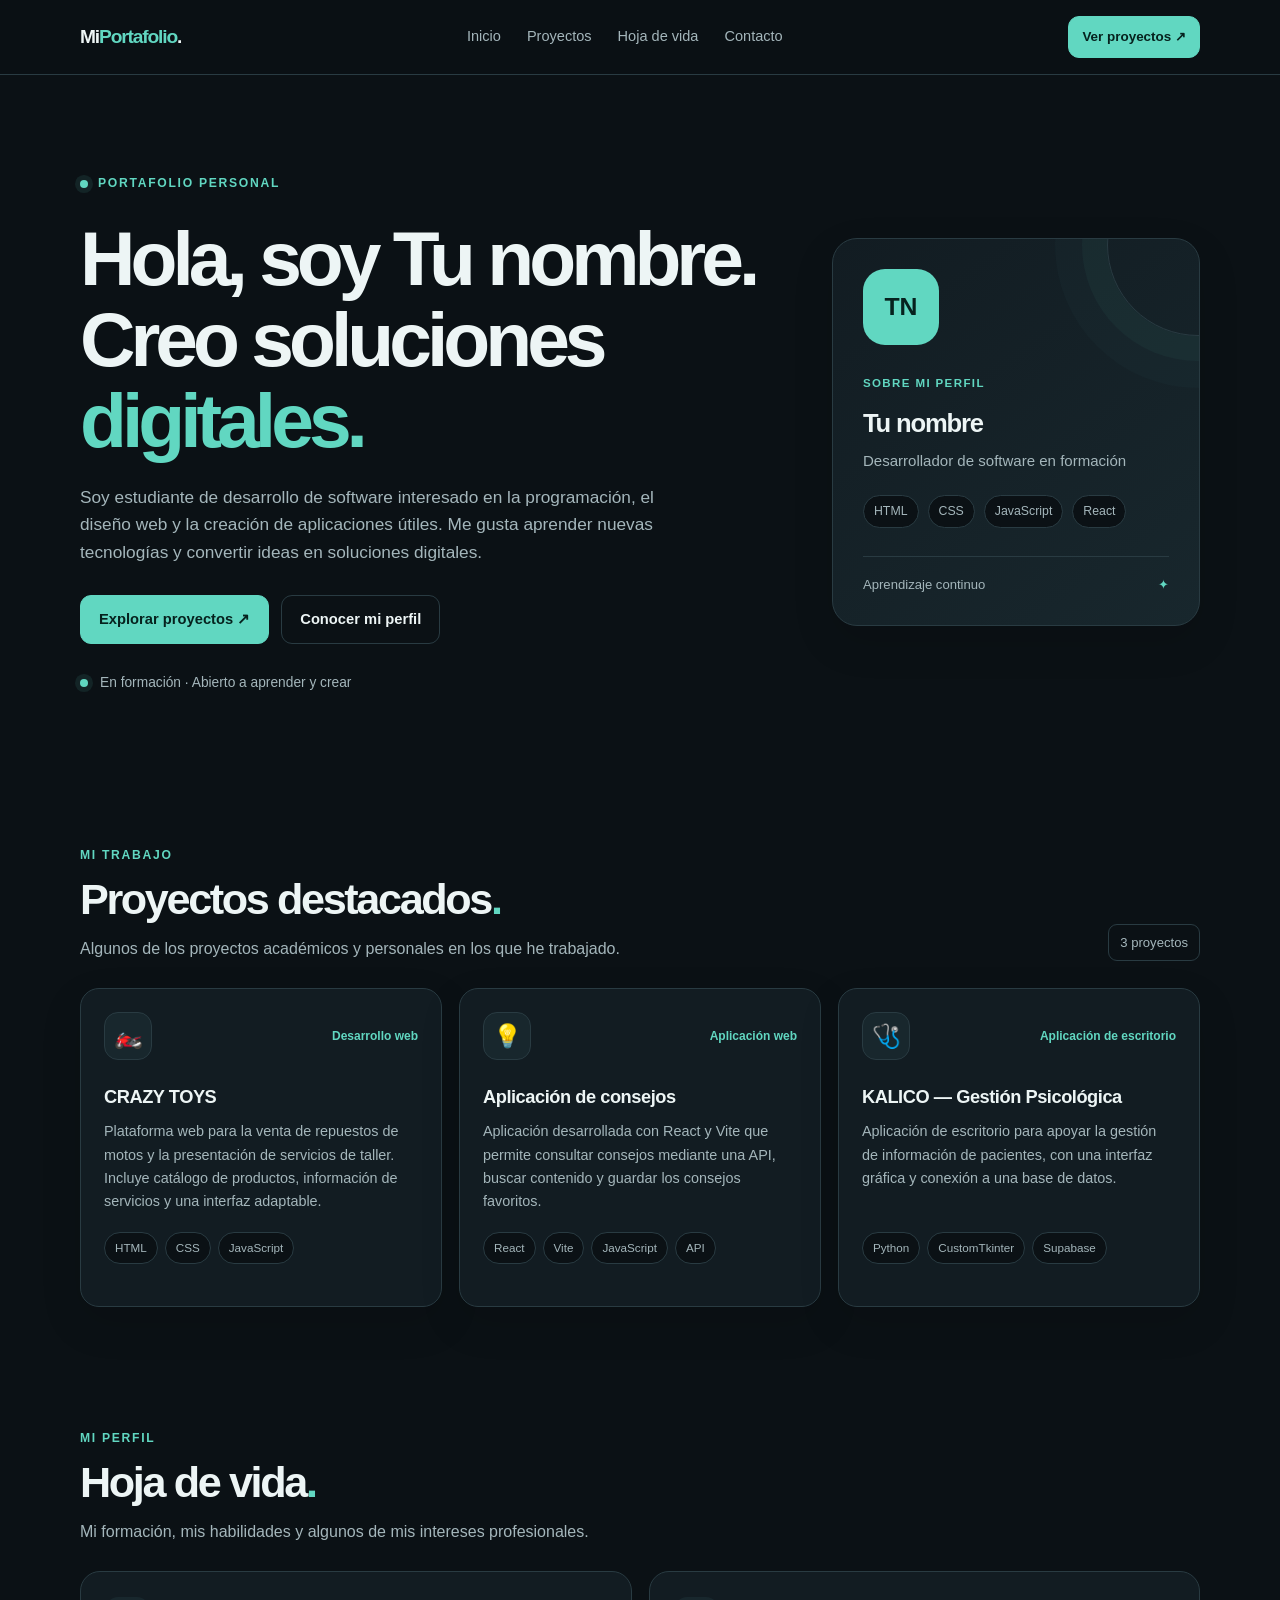
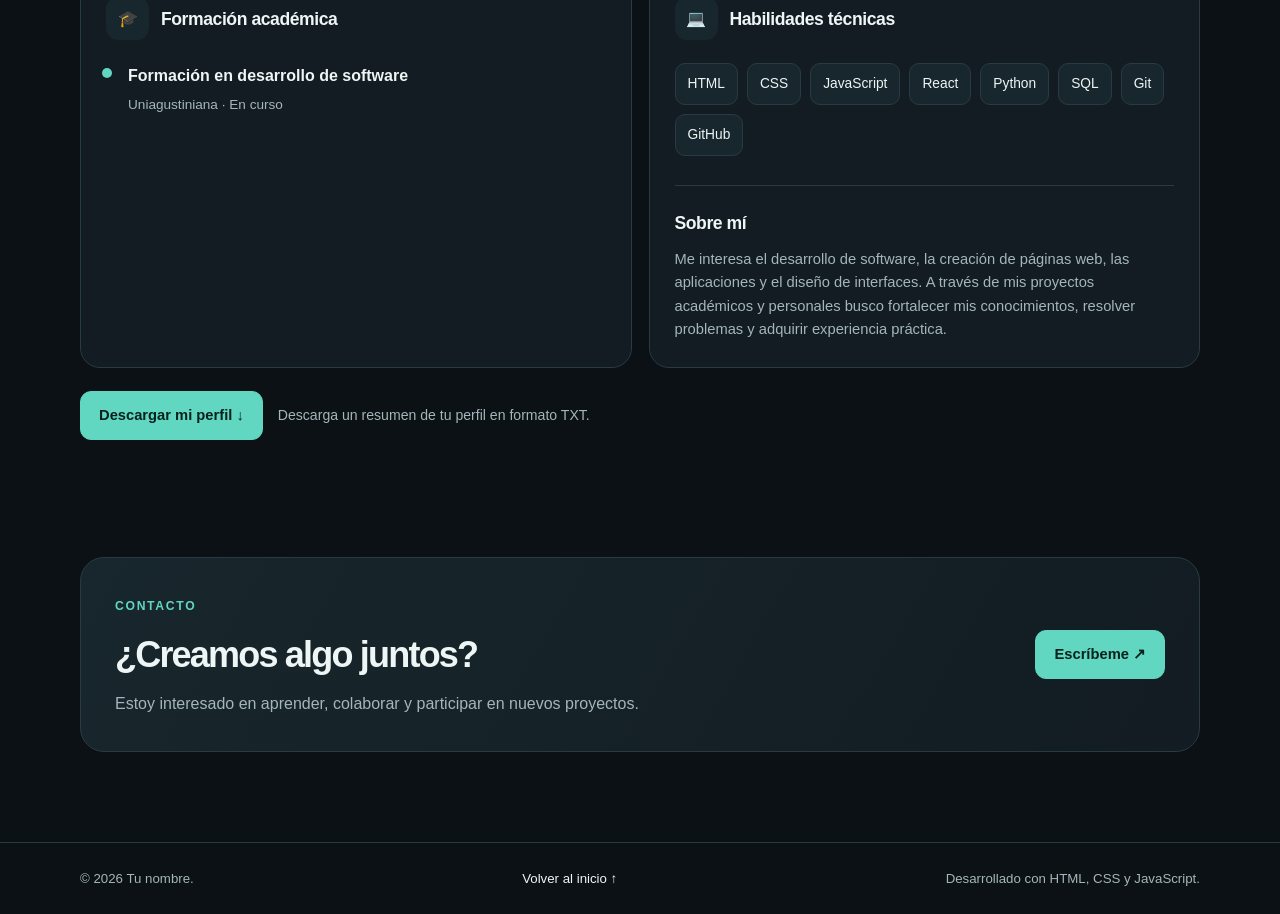
==== index.html @ 81ddf9de "1" ====
<!DOCTYPE html>
<html lang="es">
<head>
  <meta charset="UTF-8">
  <meta name="viewport" content="width=device-width, initial-scale=1.0">
  <meta name="description" content="Portafolio personal de desarrollo de software, proyectos académicos y habilidades tecnológicas.">
  <title>Mi portafolio | Desarrollador de software</title>
  <link rel="stylesheet" href="css/styles.css">
  <script src="script.js" defer></script>
</head>
<body>
  <header class="topbar">
    <div class="container nav">
      <a href="#inicio" class="brand">Mi<span>Portafolio</span>.</a>

      <nav class="nav-links" aria-label="Navegación principal">
        <a href="#inicio">Inicio</a>
        <a href="#proyectos">Proyectos</a>
        <a href="#hoja-de-vida">Hoja de vida</a>
        <a href="#contacto">Contacto</a>
      </nav>

      <a class="button button-small" href="#proyectos">Ver proyectos ↗</a>
    </div>
  </header>

  <main>
    <section class="hero container" id="inicio">
      <div class="hero-content">
        <span class="eyebrow"><span class="status-dot"></span> PORTAFOLIO PERSONAL</span>

        <h1>Hola, soy <span id="heroName">Tu nombre</span>.<br>
          Creo soluciones <span class="accent">digitales.</span>
        </h1>

        <p class="hero-description" id="heroIntro">
          Soy estudiante de desarrollo de software interesado en la programación,
          el diseño web y la creación de aplicaciones útiles.
        </p>

        <div class="hero-actions">
          <a href="#proyectos" class="button">Explorar proyectos ↗</a>
          <a href="#hoja-de-vida" class="button button-outline">Conocer mi perfil</a>
        </div>

        <div class="hero-note">
          <span class="status-dot"></span>
          En formación · Abierto a aprender y crear
        </div>
      </div>

      <aside class="profile-card">
        <div class="avatar" id="avatar">TN</div>
        <span class="card-label">SOBRE MI PERFIL</span>
        <h2 id="cardName">Tu nombre</h2>
        <p id="cardRole">Desarrollador de software en formación</p>
        <div class="tag-list" id="heroSkills"></div>
        <div class="card-footer">
          <span>Aprendizaje continuo</span>
          <span class="accent">✦</span>
        </div>
      </aside>
    </section>

    <section class="section container" id="proyectos">
      <div class="section-heading">
        <div>
          <span class="eyebrow">MI TRABAJO</span>
          <h2>Proyectos destacados<span class="accent">.</span></h2>
          <p class="section-description">
            Algunos de los proyectos académicos y personales en los que he trabajado.
          </p>
        </div>
        <span class="project-counter" id="projectCount">0 proyectos</span>
      </div>

      <div class="project-grid" id="projectGrid"></div>
    </section>

    <section class="section container" id="hoja-de-vida">
      <div class="section-heading">
        <div>
          <span class="eyebrow">MI PERFIL</span>
          <h2>Hoja de vida<span class="accent">.</span></h2>
          <p class="section-description">
            Mi formación, mis habilidades y algunos de mis intereses profesionales.
          </p>
        </div>
      </div>

      <div class="resume-grid">
        <article class="info-card">
          <div class="info-card-heading">
            <span class="info-icon">🎓</span>
            <h3>Formación académica</h3>
          </div>
          <div class="timeline" id="education"></div>
        </article>

        <article class="info-card">
          <div class="info-card-heading">
            <span class="info-icon">💻</span>
            <h3>Habilidades técnicas</h3>
          </div>
          <div class="skill-list" id="skills"></div>

          <div class="about-block">
            <h3>Sobre mí</h3>
            <p id="aboutText"></p>
          </div>
        </article>
      </div>

      <div class="resume-actions">
        <button class="button" id="downloadCv" type="button">
          Descargar mi perfil ↓
        </button>
        <span class="muted-text">Descarga un resumen de tu perfil en formato TXT.</span>
      </div>
    </section>

    <section class="section container" id="contacto">
      <div class="contact-card">
        <div>
          <span class="eyebrow">CONTACTO</span>
          <h2>¿Creamos algo juntos?</h2>
          <p id="contactText">
            Estoy interesado en aprender, colaborar y participar en nuevos proyectos.
          </p>
        </div>
        <a class="button" id="emailLink" href="mailto:yonheybonilla@gmail.com">
          Escríbeme ↗
        </a>
      </div>
    </section>
  </main>

  <footer class="footer">
    <div class="container footer-content">
      <p>© <span id="year"></span> <span id="footerName">Tu nombre</span>.</p>
      <a href="#inicio">Volver al inicio ↑</a>
      <p>Desarrollado con HTML, CSS y JavaScript.</p>
    </div>
  </footer>
</body>
</html>
---- css/styles.css ----
:root {
  --bg: #0b1115;
  --panel: #121c22;
  --panel-light: #18272d;
  --text: #edf5f5;
  --muted: #a4b6bb;
  --line: #293b42;
  --accent: #61d7c1;
  --accent-dark: #0c302b;
  --shadow: 0 16px 40px #00000020;
}

* {
  box-sizing: border-box;
  margin: 0;
  padding: 0;
}

html {
  scroll-behavior: smooth;
  scroll-padding-top: 90px;
}

body {
  background: var(--bg);
  color: var(--text);
  font-family: Inter, "Segoe UI", Arial, sans-serif;
  line-height: 1.6;
}

a {
  color: inherit;
  text-decoration: none;
}

button,
a {
  -webkit-tap-highlight-color: transparent;
}

button,
input {
  font: inherit;
}

.container {
  width: min(1120px, calc(100% - 40px));
  margin: 0 auto;
}

.accent {
  color: var(--accent);
}

.muted-text {
  color: var(--muted);
  font-size: 0.88rem;
}

.topbar {
  position: sticky;
  top: 0;
  z-index: 10;
  background: #0b1115ed;
  backdrop-filter: blur(14px);
  border-bottom: 1px solid var(--line);
}

.nav {
  min-height: 74px;
  display: flex;
  align-items: center;
  justify-content: space-between;
  gap: 24px;
}

.brand {
  font-size: 1.2rem;
  font-weight: 850;
  letter-spacing: -0.06em;
  white-space: nowrap;
}

.brand span {
  color: var(--accent);
}

.nav-links {
  display: flex;
  align-items: center;
  gap: 26px;
}

.nav-links a {
  color: var(--muted);
  font-size: 0.91rem;
  transition: color 0.2s ease;
}

.nav-links a:hover,
.footer a:hover {
  color: var(--accent);
}

.button {
  display: inline-flex;
  align-items: center;
  justify-content: center;
  gap: 8px;
  padding: 12px 18px;
  border: 1px solid var(--accent);
  border-radius: 11px;
  background: var(--accent);
  color: #06221e;
  font-weight: 750;
  font-size: 0.92rem;
  cursor: pointer;
  transition: transform 0.2s ease, filter 0.2s ease;
}

.button:hover {
  transform: translateY(-2px);
  filter: brightness(1.07);
}

.button-small {
  padding: 9px 13px;
  font-size: 0.84rem;
}

.button-outline {
  background: transparent;
  border-color: var(--line);
  color: var(--text);
}

.button-outline:hover {
  border-color: var(--accent);
  color: var(--accent);
}

.hero {
  display: grid;
  grid-template-columns: 1.4fr 0.75fr;
  align-items: center;
  gap: 65px;
  padding-top: 95px;
  padding-bottom: 85px;
}

.eyebrow {
  display: inline-flex;
  align-items: center;
  gap: 10px;
  color: var(--accent);
  font-size: 0.76rem;
  font-weight: 800;
  letter-spacing: 0.14em;
}

.status-dot {
  width: 8px;
  height: 8px;
  display: inline-block;
  border-radius: 50%;
  background: var(--accent);
  box-shadow: 0 0 0 5px #61d7c119;
  flex-shrink: 0;
}

.hero h1 {
  max-width: 760px;
  margin: 22px 0;
  font-size: clamp(2.7rem, 6vw, 5rem);
  line-height: 1.06;
  letter-spacing: -0.065em;
  overflow-wrap: anywhere;
}

.hero-description {
  max-width: 610px;
  color: var(--muted);
  font-size: 1.08rem;
}

.hero-actions {
  display: flex;
  flex-wrap: wrap;
  gap: 12px;
  margin-top: 28px;
}

.hero-note {
  display: flex;
  align-items: center;
  gap: 12px;
  margin-top: 28px;
  color: var(--muted);
  font-size: 0.86rem;
}

.profile-card {
  position: relative;
  overflow: hidden;
  padding: 30px;
  border: 1px solid var(--line);
  border-radius: 25px;
  background: linear-gradient(145deg, var(--panel), var(--panel-light));
  box-shadow: var(--shadow);
}

.profile-card::after {
  position: absolute;
  top: -85px;
  right: -90px;
  width: 180px;
  height: 180px;
  border: 1px solid var(--line);
  border-radius: 50%;
  box-shadow: 0 0 0 25px #61d7c10a, 0 0 0 52px #61d7c106;
  content: "";
  pointer-events: none;
}

.avatar {
  display: grid;
  place-items: center;
  width: 76px;
  height: 76px;
  margin-bottom: 24px;
  border-radius: 22px;
  background: var(--accent);
  color: #06221e;
  font-size: 1.55rem;
  font-weight: 900;
}

.card-label {
  color: var(--accent);
  font-size: 0.72rem;
  font-weight: 800;
  letter-spacing: 0.12em;
}

.profile-card h2 {
  margin-top: 8px;
  font-size: 1.6rem;
  letter-spacing: -0.045em;
  overflow-wrap: anywhere;
}

.profile-card > p {
  margin: 5px 0 22px;
  color: var(--muted);
  font-size: 0.94rem;
}

.tag-list,
.skill-list {
  display: flex;
  flex-wrap: wrap;
  gap: 9px;
}

.tag {
  padding: 6px 10px;
  border: 1px solid var(--line);
  border-radius: 99px;
  background: var(--bg);
  color: var(--muted);
  font-size: 0.77rem;
}

.card-footer {
  display: flex;
  justify-content: space-between;
  align-items: center;
  margin-top: 28px;
  padding-top: 17px;
  border-top: 1px solid var(--line);
  color: var(--muted);
  font-size: 0.82rem;
}

.section {
  padding-top: 62px;
  padding-bottom: 55px;
  scroll-margin-top: 76px;
}

.section-heading {
  display: flex;
  align-items: end;
  justify-content: space-between;
  gap: 20px;
  margin-bottom: 27px;
}

.section-heading h2 {
  margin-top: 7px;
  font-size: clamp(1.9rem, 4vw, 2.7rem);
  line-height: 1.2;
  letter-spacing: -0.055em;
}

.section-description {
  max-width: 600px;
  margin-top: 10px;
  color: var(--muted);
}

.project-counter {
  flex-shrink: 0;
  padding: 7px 11px;
  border: 1px solid var(--line);
  border-radius: 9px;
  color: var(--muted);
  font-size: 0.82rem;
}

.project-grid {
  display: grid;
  grid-template-columns: repeat(3, minmax(0, 1fr));
  gap: 17px;
}

.project-card {
  display: flex;
  flex-direction: column;
  min-width: 0;
  min-height: 295px;
  padding: 23px;
  border: 1px solid var(--line);
  border-radius: 19px;
  background: var(--panel);
  box-shadow: var(--shadow);
  transition: transform 0.2s ease, border-color 0.2s ease;
}

.project-card:hover {
  transform: translateY(-4px);
  border-color: #477d77;
}

.project-top {
  display: flex;
  align-items: center;
  justify-content: space-between;
  gap: 12px;
  margin-bottom: 22px;
}

.project-icon {
  display: grid;
  place-items: center;
  width: 48px;
  height: 48px;
  flex-shrink: 0;
  border: 1px solid var(--line);
  border-radius: 14px;
  background: var(--panel-light);
  font-size: 1.45rem;
}

.project-type {
  color: var(--accent);
  font-size: 0.75rem;
  font-weight: 700;
}

.project-card h3 {
  margin-bottom: 9px;
  font-size: 1.14rem;
  letter-spacing: -0.025em;
  overflow-wrap: anywhere;
}

.project-card > p {
  margin-bottom: 19px;
  color: var(--muted);
  font-size: 0.9rem;
  overflow-wrap: anywhere;
}

.project-tags {
  display: flex;
  flex-wrap: wrap;
  gap: 7px;
  margin-top: auto;
  margin-bottom: 19px;
}

.project-tags .tag {
  font-size: 0.73rem;
}

.project-links {
  display: flex;
  flex-wrap: wrap;
  gap: 15px;
  padding-top: 13px;
  border-top: 1px solid var(--line);
}

.project-links a {
  color: var(--accent);
  font-size: 0.85rem;
  font-weight: 750;
}

.project-links a:hover {
  text-decoration: underline;
}

.resume-grid {
  display: grid;
  grid-template-columns: 1fr 1fr;
  gap: 17px;
}

.info-card {
  min-width: 0;
  padding: 25px;
  border: 1px solid var(--line);
  border-radius: 20px;
  background: var(--panel);
}

.info-card-heading {
  display: flex;
  align-items: center;
  gap: 12px;
  margin-bottom: 23px;
}

.info-card-heading h3,
.about-block h3 {
  font-size: 1.1rem;
  letter-spacing: -0.025em;
}

.info-icon {
  display: grid;
  place-items: center;
  width: 43px;
  height: 43px;
  flex-shrink: 0;
  border-radius: 12px;
  background: var(--panel-light);
}

.timeline-item {
  position: relative;
  padding: 0 0 23px 20px;
  border-left: 2px solid var(--line);
}

.timeline-item:last-child {
  padding-bottom: 0;
  border-left-color: transparent;
}

.timeline-item::before {
  position: absolute;
  top: 5px;
  left: -6px;
  width: 10px;
  height: 10px;
  border-radius: 50%;
  background: var(--accent);
  content: "";
}

.timeline-item strong {
  display: block;
  margin-bottom: 5px;
  overflow-wrap: anywhere;
}

.timeline-item span {
  display: block;
  color: var(--muted);
  font-size: 0.85rem;
  overflow-wrap: anywhere;
}

.skill {
  padding: 9px 12px;
  border: 1px solid var(--line);
  border-radius: 10px;
  background: var(--panel-light);
  font-size: 0.86rem;
}

.about-block {
  margin-top: 29px;
  padding-top: 23px;
  border-top: 1px solid var(--line);
}

.about-block p {
  margin-top: 10px;
  color: var(--muted);
  font-size: 0.92rem;
  overflow-wrap: anywhere;
}

.resume-actions {
  display: flex;
  align-items: center;
  flex-wrap: wrap;
  gap: 15px;
  margin-top: 23px;
}

.contact-card {
  display: flex;
  align-items: center;
  justify-content: space-between;
  gap: 25px;
  padding: 34px;
  border: 1px solid var(--line);
  border-radius: 24px;
  background: linear-gradient(120deg, var(--panel-light), var(--panel));
}

.contact-card h2 {
  margin: 8px 0;
  font-size: clamp(1.7rem, 4vw, 2.25rem);
  letter-spacing: -0.05em;
}

.contact-card p {
  max-width: 600px;
  color: var(--muted);
}

.contact-card .button {
  flex-shrink: 0;
}

.footer {
  margin-top: 35px;
  border-top: 1px solid var(--line);
}

.footer-content {
  display: flex;
  align-items: center;
  justify-content: space-between;
  flex-wrap: wrap;
  gap: 14px;
  padding-top: 25px;
  padding-bottom: 25px;
  color: var(--muted);
  font-size: 0.83rem;
}

.footer a {
  color: var(--text);
}

@media (max-width: 900px) {
  .hero {
    grid-template-columns: 1fr;
    gap: 35px;
    padding-top: 65px;
  }

  .profile-card {
    max-width: 550px;
  }

  .project-grid {
    grid-template-columns: repeat(2, minmax(0, 1fr));
  }

  .nav-links {
    gap: 15px;
  }
}

@media (max-width: 620px) {
  .container {
    width: calc(100% - 32px);
  }

  .nav {
    min-height: 66px;
    gap: 10px;
  }

  .nav-links {
    display: none;
  }

  .brand {
    font-size: 1.08rem;
  }

  .button-small {
    padding: 9px 10px;
    font-size: 0.78rem;
  }

  .hero {
    padding-top: 49px;
    padding-bottom: 42px;
  }

  .hero h1 {
    font-size: clamp(2.4rem, 11vw, 3.5rem);
  }

  .hero-description {
    font-size: 1rem;
  }

  .hero-actions {
    align-items: stretch;
    flex-direction: column;
  }

  .hero-actions .button {
    width: 100%;
  }

  .profile-card {
    padding: 23px;
  }

  .section {
    padding-top: 40px;
    padding-bottom: 35px;
  }

  .section-heading {
    align-items: flex-start;
    flex-direction: column;
  }

  .project-grid,
  .resume-grid {
    grid-template-columns: 1fr;
  }

  .project-card {
    min-height: 0;
  }

  .info-card {
    padding: 21px;
  }

  .contact-card {
    align-items: flex-start;
    flex-direction: column;
    padding: 25px;
  }

  .contact-card .button {
    width: 100%;
  }

  .resume-actions {
    align-items: flex-start;
    flex-direction: column;
  }

  .footer-content {
    align-items: flex-start;
    flex-direction: column;
  }
}

@media (prefers-reduced-motion: reduce) {
  html {
    scroll-behavior: auto;
  }

  *,
  *::before,
  *::after {
    transition-duration: 0.01ms !important;
  }
}
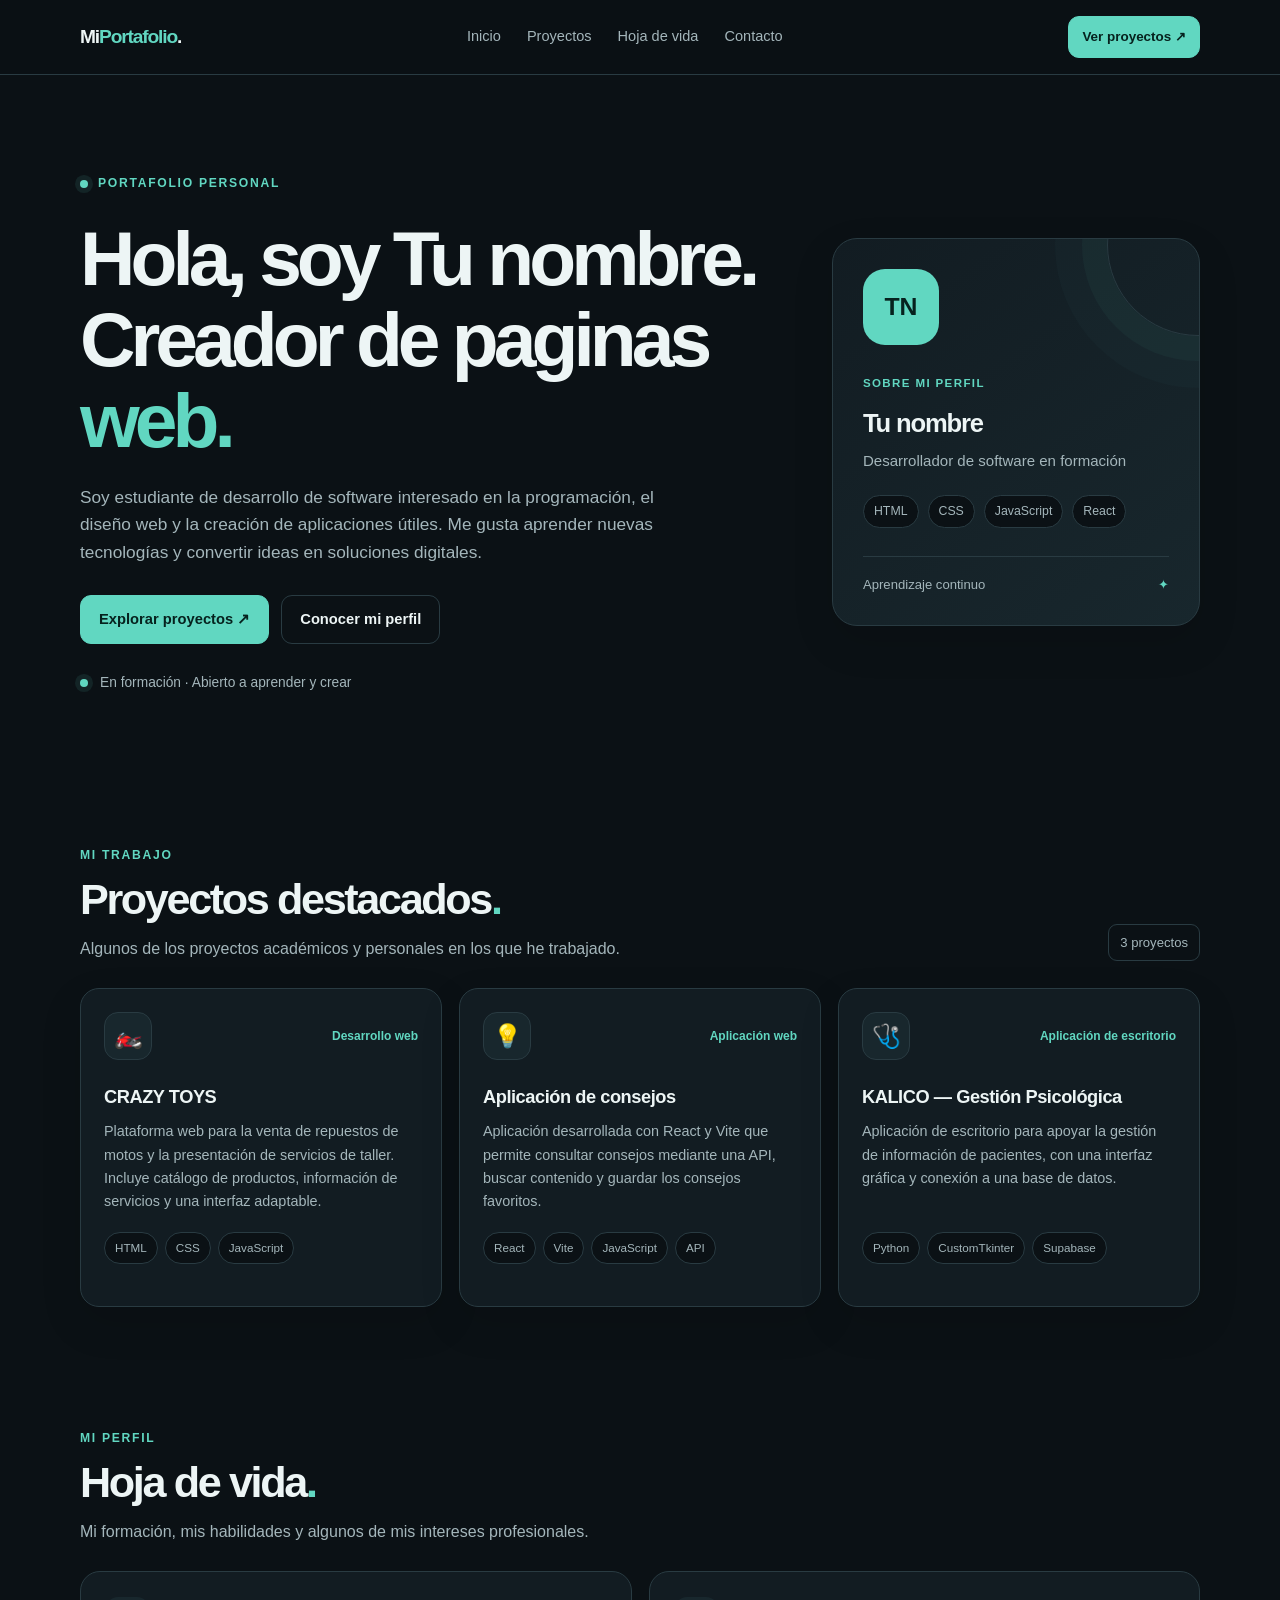
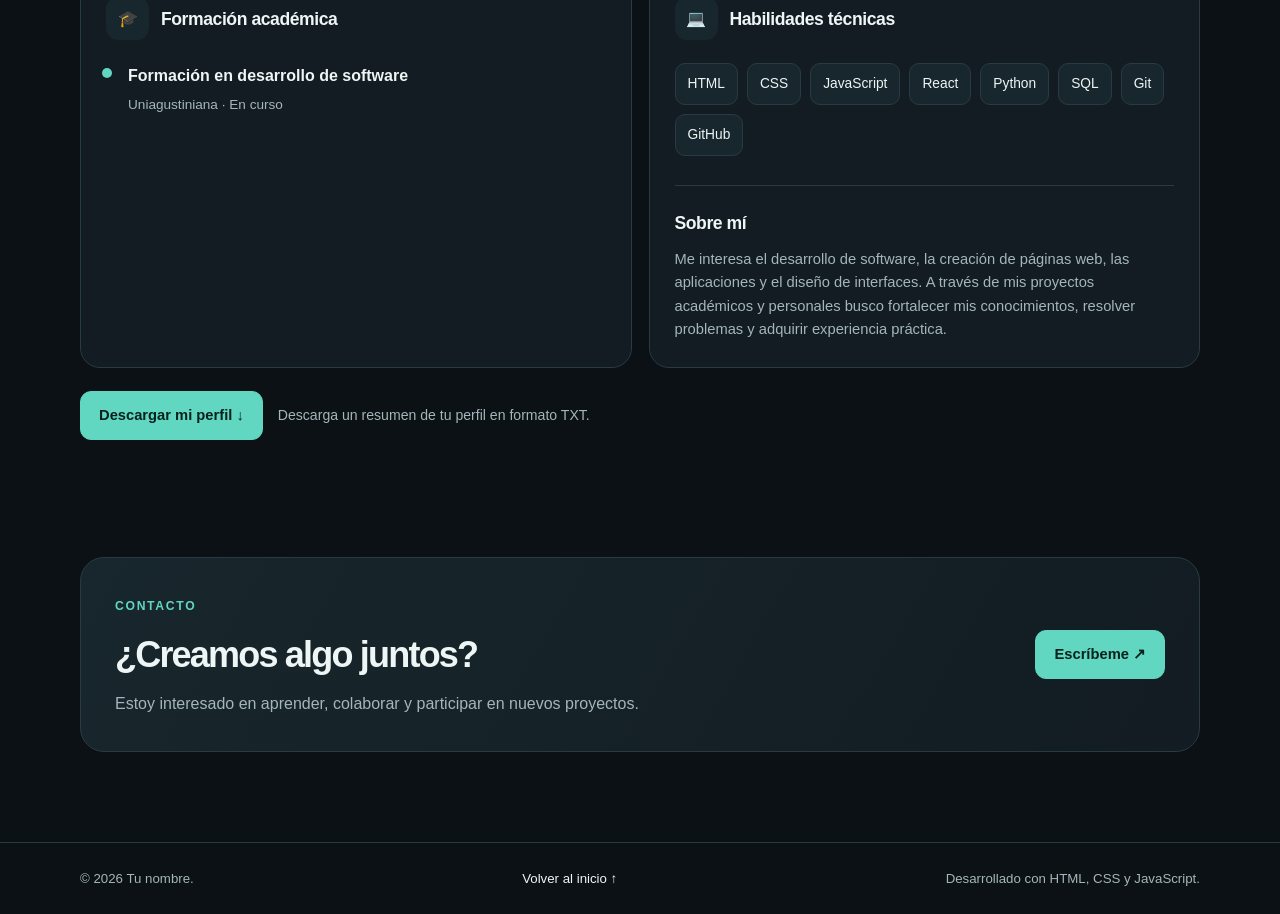
==== commit c508d486: "1" ====
--- a/index.html
+++ b/index.html
@@ -30,8 +30,8 @@
       <div class="hero-content">
         <span class="eyebrow"><span class="status-dot"></span> PORTAFOLIO PERSONAL</span>
 
-        <h1>Hola, soy <span id="heroName">Tu nombre</span>.<br>
-          Creo soluciones <span class="accent">digitales.</span>
+        <h1>Hola, soy <span id="heroName">Santiago Bonilla</span>.<br>
+          Creador de paginas <span class="accent">web.</span>
         </h1>
 
         <p class="hero-description" id="heroIntro">
@@ -129,7 +129,7 @@
             Estoy interesado en aprender, colaborar y participar en nuevos proyectos.
           </p>
         </div>
-        <a class="button" id="emailLink" href="mailto:yonheybonilla@gmail.com">
+        <a class="button" id="emailLink" href="yonheybonilla@gmail.com">
           Escríbeme ↗
         </a>
       </div>
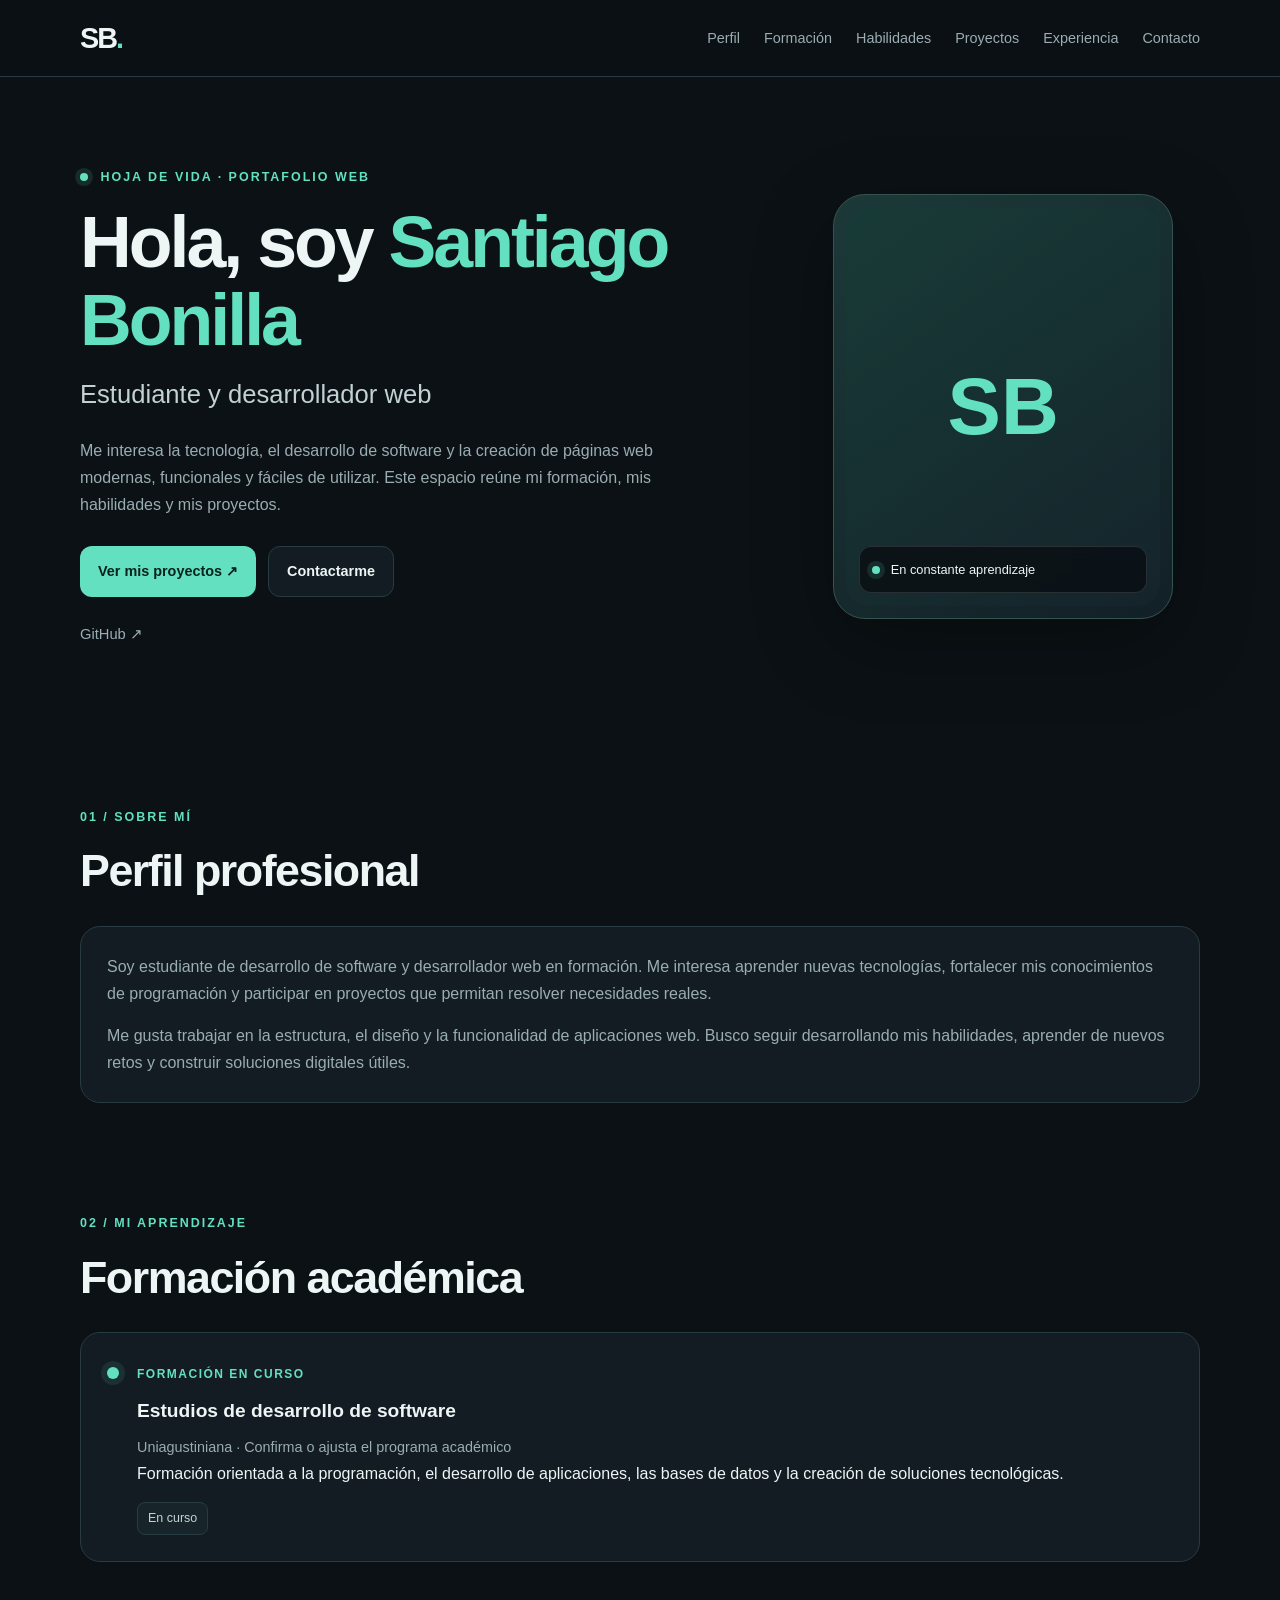
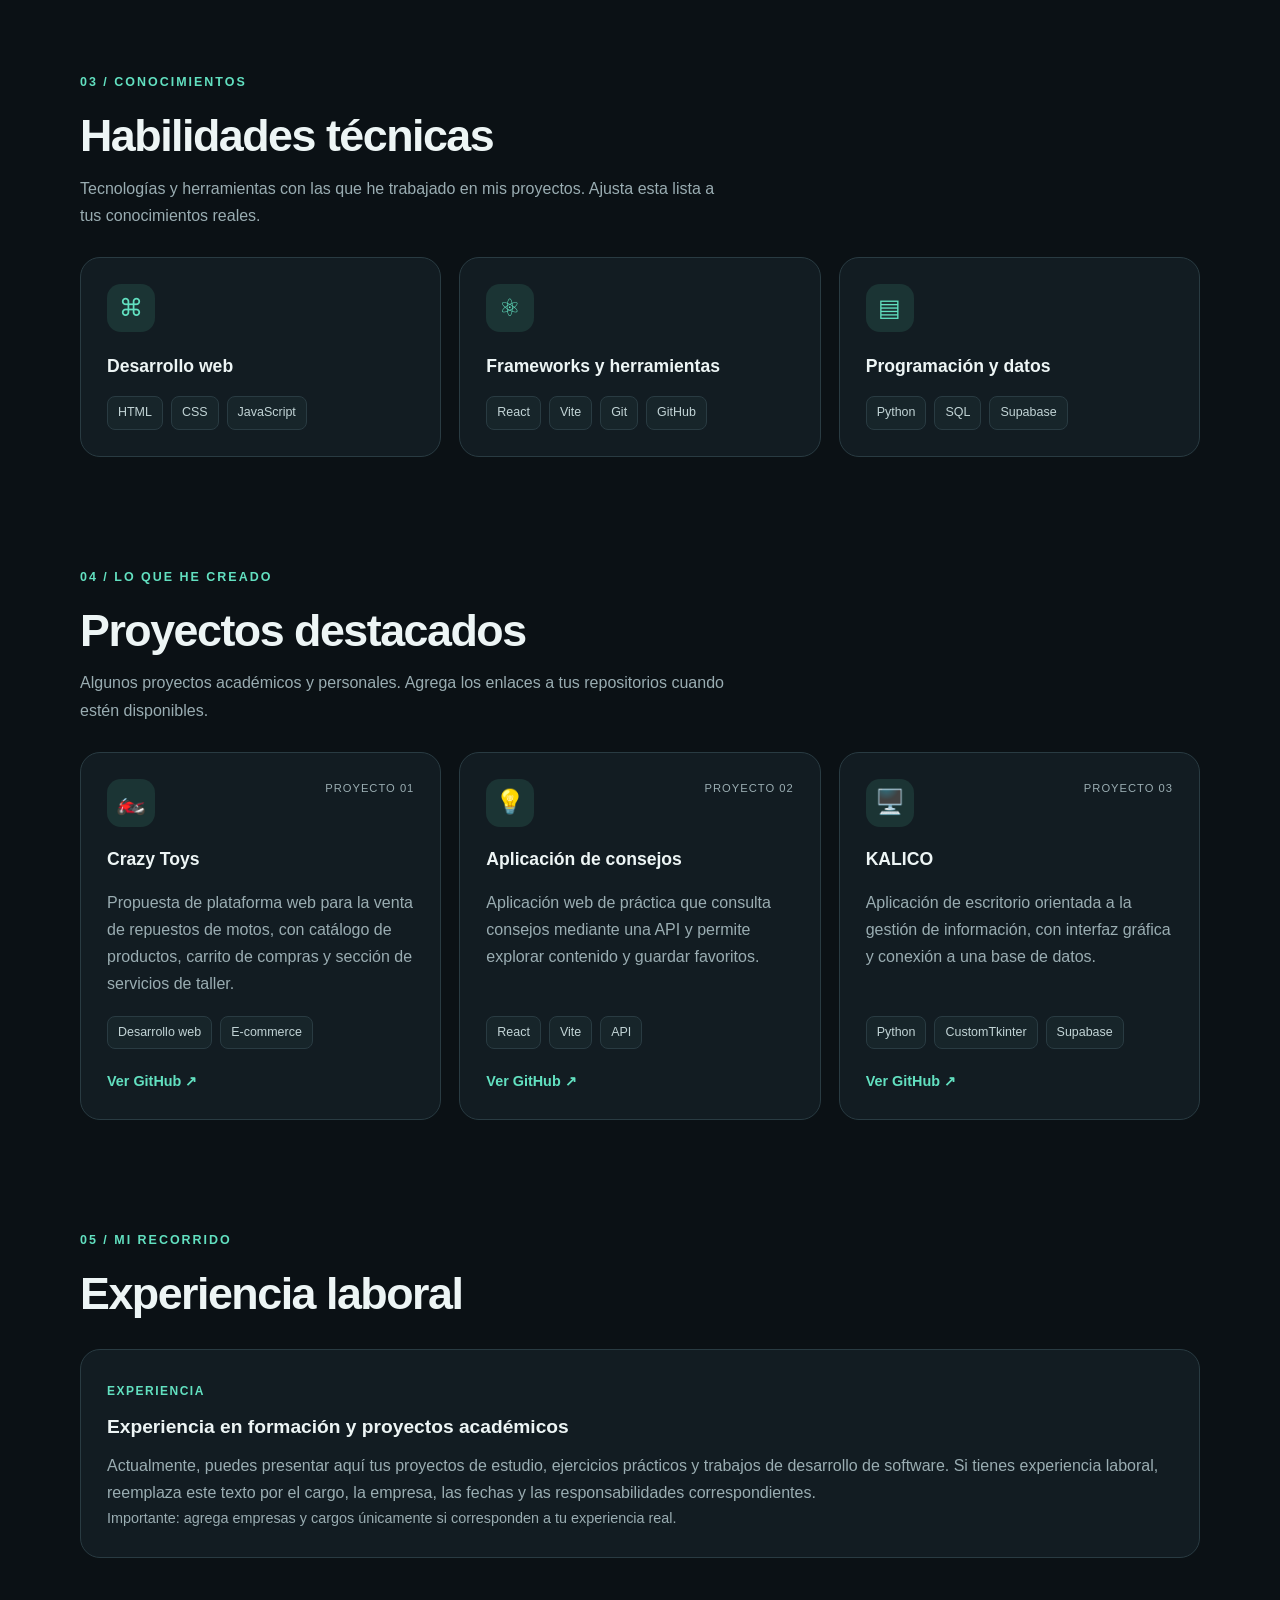
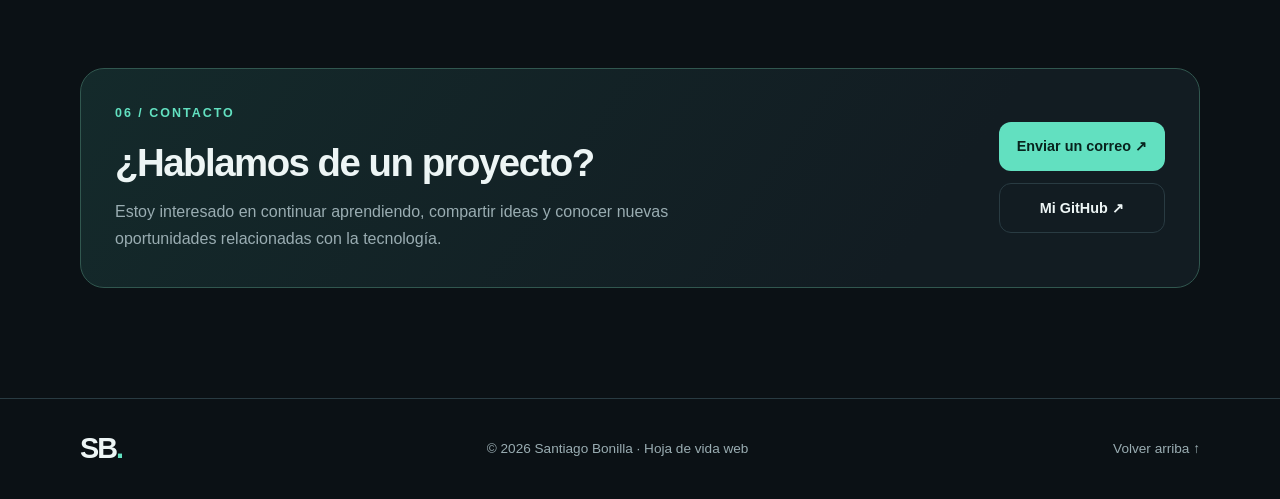
==== commit 4a6d126c: "1" ====
--- a/index.html
+++ b/index.html
@@ -4,143 +4,266 @@
 <head>
   <meta charset="UTF-8">
   <meta name="viewport" content="width=device-width, initial-scale=1.0">
-  <meta name="description" content="Portafolio personal de desarrollo de software, proyectos académicos y habilidades tecnológicas.">
-  <title>Mi portafolio | Desarrollador de software</title>
+  <meta name="description" content="Hoja de vida y portafolio de Santiago Bonilla, estudiante y desarrollador web.">
+  <title>Santiago Bonilla | Hoja de vida</title>
   <link rel="stylesheet" href="css/styles.css">
   <script src="script.js" defer></script>
 </head>
 <body>
-  <header class="topbar">
-    <div class="container nav">
-      <a href="#inicio" class="brand">Mi<span>Portafolio</span>.</a>
-
-      <nav class="nav-links" aria-label="Navegación principal">
-        <a href="#inicio">Inicio</a>
-        <a href="#proyectos">Proyectos</a>
-        <a href="#hoja-de-vida">Hoja de vida</a>
-        <a href="#contacto">Contacto</a>
-      </nav>
-
-      <a class="button button-small" href="#proyectos">Ver proyectos ↗</a>
-    </div>
+  <header class="header">
+    <nav class="navbar container" aria-label="Navegación principal">
+      <a href="#inicio" class="logo">SB<span>.</span></a>
+      <button class="menu-toggle" id="menuToggle"
+        aria-label="Abrir menú" aria-expanded="false">☰</button>
+      <ul class="nav-links" id="navLinks">
+        <li><a href="#perfil">Perfil</a></li>
+        <li><a href="#formacion">Formación</a></li>
+        <li><a href="#habilidades">Habilidades</a></li>
+        <li><a href="#proyectos">Proyectos</a></li>
+        <li><a href="#experiencia">Experiencia</a></li>
+        <li><a href="#contacto">Contacto</a></li>
+      </ul>
+    </nav>
   </header>
 
   <main>
     <section class="hero container" id="inicio">
       <div class="hero-content">
-        <span class="eyebrow"><span class="status-dot"></span> PORTAFOLIO PERSONAL</span>
-
-        <h1>Hola, soy <span id="heroName">Santiago Bonilla</span>.<br>
-          Creador de paginas <span class="accent">web.</span>
-        </h1>
-
-        <p class="hero-description" id="heroIntro">
-          Soy estudiante de desarrollo de software interesado en la programación,
-          el diseño web y la creación de aplicaciones útiles.
-        </p>
-
-        <div class="hero-actions">
-          <a href="#proyectos" class="button">Explorar proyectos ↗</a>
-          <a href="#hoja-de-vida" class="button button-outline">Conocer mi perfil</a>
-        </div>
-
-        <div class="hero-note">
-          <span class="status-dot"></span>
-          En formación · Abierto a aprender y crear
-        </div>
-      </div>
-
-      <aside class="profile-card">
-        <div class="avatar" id="avatar">TN</div>
-        <span class="card-label">SOBRE MI PERFIL</span>
-        <h2 id="cardName">Tu nombre</h2>
-        <p id="cardRole">Desarrollador de software en formación</p>
-        <div class="tag-list" id="heroSkills"></div>
-        <div class="card-footer">
-          <span>Aprendizaje continuo</span>
-          <span class="accent">✦</span>
-        </div>
-      </aside>
+        <p class="eyebrow"><span class="status-dot"></span>
+          HOJA DE VIDA · PORTAFOLIO WEB</p>
+        <h1>Hola, soy <span>Santiago Bonilla</span></h1>
+        <h2>Estudiante y desarrollador web</h2>
+        <p class="hero-description">
+          Me interesa la tecnología, el desarrollo de software y la creación
+          de páginas web modernas, funcionales y fáciles de utilizar.
+          Este espacio reúne mi formación, mis habilidades y mis proyectos.
+        </p>
+        <div class="hero-buttons">
+          <a class="button primary" href="#proyectos">Ver mis proyectos ↗</a>
+          <a class="button secondary" href="#contacto">Contactarme</a>
+        </div>
+        <div class="social-links">
+          <a href="https://github.com/yonhey11"
+             target="_blank" rel="noopener noreferrer">GitHub ↗</a>
+        </div>
+      </div>
+
+      <div class="hero-visual">
+        <div class="photo-frame">
+          <img src="images/foto.jpg"
+            alt="Fotografía de Santiago Bonilla"
+            class="profile-photo"
+            onerror="this.style.display='none';document.getElementById('photoFallback').style.display='grid'">
+          <div class="photo-fallback" id="photoFallback">SB</div>
+          <div class="photo-caption">
+            <span class="status-dot"></span>
+            En constante aprendizaje
+          </div>
+        </div>
+        <div class="decoration decoration-one"></div>
+        <div class="decoration decoration-two"></div>
+      </div>
+    </section>
+
+    <section class="section container" id="perfil">
+      <div class="section-heading">
+        <p class="eyebrow">01 / SOBRE MÍ</p>
+        <h2>Perfil profesional</h2>
+      </div>
+      <div class="content-card profile-text">
+        <p>
+          Soy estudiante de desarrollo de software y desarrollador web en
+          formación. Me interesa aprender nuevas tecnologías, fortalecer
+          mis conocimientos de programación y participar en proyectos que
+          permitan resolver necesidades reales.
+        </p>
+        <p>
+          Me gusta trabajar en la estructura, el diseño y la funcionalidad
+          de aplicaciones web. Busco seguir desarrollando mis habilidades,
+          aprender de nuevos retos y construir soluciones digitales útiles.
+        </p>
+      </div>
+    </section>
+
+    <section class="section container" id="formacion">
+      <div class="section-heading">
+        <p class="eyebrow">02 / MI APRENDIZAJE</p>
+        <h2>Formación académica</h2>
+      </div>
+      <article class="content-card timeline-card">
+        <div class="timeline-marker"></div>
+        <div>
+          <span class="card-label">FORMACIÓN EN CURSO</span>
+          <h3>Estudios de desarrollo de software</h3>
+          <p class="muted">Uniagustiniana · Confirma o ajusta el programa académico</p>
+          <p>
+            Formación orientada a la programación, el desarrollo de
+            aplicaciones, las bases de datos y la creación de soluciones
+            tecnológicas.
+          </p>
+          <span class="tag">En curso</span>
+        </div>
+      </article>
+    </section>
+
+    <section class="section container" id="habilidades">
+      <div class="section-heading">
+        <p class="eyebrow">03 / CONOCIMIENTOS</p>
+        <h2>Habilidades técnicas</h2>
+        <p class="section-description">
+          Tecnologías y herramientas con las que he trabajado en mis proyectos.
+          Ajusta esta lista a tus conocimientos reales.
+        </p>
+      </div>
+      <div class="skills-grid">
+        <article class="skill-card">
+          <span class="skill-icon">⌘</span>
+          <h3>Desarrollo web</h3>
+          <div class="tags">
+            <span class="tag">HTML</span>
+            <span class="tag">CSS</span>
+            <span class="tag">JavaScript</span>
+          </div>
+        </article>
+        <article class="skill-card">
+          <span class="skill-icon">⚛</span>
+          <h3>Frameworks y herramientas</h3>
+          <div class="tags">
+            <span class="tag">React</span>
+            <span class="tag">Vite</span>
+            <span class="tag">Git</span>
+            <span class="tag">GitHub</span>
+          </div>
+        </article>
+        <article class="skill-card">
+          <span class="skill-icon">▤</span>
+          <h3>Programación y datos</h3>
+          <div class="tags">
+            <span class="tag">Python</span>
+            <span class="tag">SQL</span>
+            <span class="tag">Supabase</span>
+          </div>
+        </article>
+      </div>
     </section>
 
     <section class="section container" id="proyectos">
       <div class="section-heading">
-        <div>
-          <span class="eyebrow">MI TRABAJO</span>
-          <h2>Proyectos destacados<span class="accent">.</span></h2>
-          <p class="section-description">
-            Algunos de los proyectos académicos y personales en los que he trabajado.
-          </p>
-        </div>
-        <span class="project-counter" id="projectCount">0 proyectos</span>
-      </div>
-
-      <div class="project-grid" id="projectGrid"></div>
-    </section>
-
-    <section class="section container" id="hoja-de-vida">
-      <div class="section-heading">
-        <div>
-          <span class="eyebrow">MI PERFIL</span>
-          <h2>Hoja de vida<span class="accent">.</span></h2>
-          <p class="section-description">
-            Mi formación, mis habilidades y algunos de mis intereses profesionales.
-          </p>
-        </div>
-      </div>
-
-      <div class="resume-grid">
-        <article class="info-card">
-          <div class="info-card-heading">
-            <span class="info-icon">🎓</span>
-            <h3>Formación académica</h3>
-          </div>
-          <div class="timeline" id="education"></div>
-        </article>
-
-        <article class="info-card">
-          <div class="info-card-heading">
-            <span class="info-icon">💻</span>
-            <h3>Habilidades técnicas</h3>
-          </div>
-          <div class="skill-list" id="skills"></div>
-
-          <div class="about-block">
-            <h3>Sobre mí</h3>
-            <p id="aboutText"></p>
-          </div>
-        </article>
-      </div>
-
-      <div class="resume-actions">
-        <button class="button" id="downloadCv" type="button">
-          Descargar mi perfil ↓
-        </button>
-        <span class="muted-text">Descarga un resumen de tu perfil en formato TXT.</span>
-      </div>
+        <p class="eyebrow">04 / LO QUE HE CREADO</p>
+        <h2>Proyectos destacados</h2>
+        <p class="section-description">
+          Algunos proyectos académicos y personales. Agrega los enlaces
+          a tus repositorios cuando estén disponibles.
+        </p>
+      </div>
+      <div class="projects-grid">
+        <article class="project-card">
+          <div class="project-top">
+            <span class="project-icon">🏍️</span>
+            <span class="project-number">PROYECTO 01</span>
+          </div>
+          <h3>Crazy Toys</h3>
+          <p>
+            Propuesta de plataforma web para la venta de repuestos de motos,
+            con catálogo de productos, carrito de compras y sección de
+            servicios de taller.
+          </p>
+          <div class="tags">
+            <span class="tag">Desarrollo web</span>
+            <span class="tag">E-commerce</span>
+          </div>
+          <a class="project-link" href="https://github.com/yonhey11"
+            target="_blank" rel="noopener noreferrer">Ver GitHub ↗</a>
+        </article>
+
+        <article class="project-card">
+          <div class="project-top">
+            <span class="project-icon">💡</span>
+            <span class="project-number">PROYECTO 02</span>
+          </div>
+          <h3>Aplicación de consejos</h3>
+          <p>
+            Aplicación web de práctica que consulta consejos mediante una API
+            y permite explorar contenido y guardar favoritos.
+          </p>
+          <div class="tags">
+            <span class="tag">React</span>
+            <span class="tag">Vite</span>
+            <span class="tag">API</span>
+          </div>
+          <a class="project-link" href="https://github.com/yonhey11"
+            target="_blank" rel="noopener noreferrer">Ver GitHub ↗</a>
+        </article>
+
+        <article class="project-card">
+          <div class="project-top">
+            <span class="project-icon">🖥️</span>
+            <span class="project-number">PROYECTO 03</span>
+          </div>
+          <h3>KALICO</h3>
+          <p>
+            Aplicación de escritorio orientada a la gestión de información,
+            con interfaz gráfica y conexión a una base de datos.
+          </p>
+          <div class="tags">
+            <span class="tag">Python</span>
+            <span class="tag">CustomTkinter</span>
+            <span class="tag">Supabase</span>
+          </div>
+          <a class="project-link" href="https://github.com/yonhey11"
+            target="_blank" rel="noopener noreferrer">Ver GitHub ↗</a>
+        </article>
+      </div>
+    </section>
+
+    <section class="section container" id="experiencia">
+      <div class="section-heading">
+        <p class="eyebrow">05 / MI RECORRIDO</p>
+        <h2>Experiencia laboral</h2>
+      </div>
+      <article class="content-card">
+        <span class="card-label">EXPERIENCIA</span>
+        <h3>Experiencia en formación y proyectos académicos</h3>
+        <p>
+          Actualmente, puedes presentar aquí tus proyectos de estudio,
+          ejercicios prácticos y trabajos de desarrollo de software.
+          Si tienes experiencia laboral, reemplaza este texto por el cargo,
+          la empresa, las fechas y las responsabilidades correspondientes.
+        </p>
+        <p class="muted">
+          Importante: agrega empresas y cargos únicamente si corresponden
+          a tu experiencia real.
+        </p>
+      </article>
     </section>
 
     <section class="section container" id="contacto">
       <div class="contact-card">
         <div>
-          <span class="eyebrow">CONTACTO</span>
-          <h2>¿Creamos algo juntos?</h2>
-          <p id="contactText">
-            Estoy interesado en aprender, colaborar y participar en nuevos proyectos.
-          </p>
-        </div>
-        <a class="button" id="emailLink" href="yonheybonilla@gmail.com">
-          Escríbeme ↗
-        </a>
+          <p class="eyebrow">06 / CONTACTO</p>
+          <h2>¿Hablamos de un proyecto?</h2>
+          <p>
+            Estoy interesado en continuar aprendiendo, compartir ideas
+            y conocer nuevas oportunidades relacionadas con la tecnología.
+          </p>
+        </div>
+        <div class="contact-actions">
+          <!-- Reemplaza el correo de ejemplo por el tuyo -->
+          <a class="button primary"
+            href="mailto:tu.correo@ejemplo.com">Enviar un correo ↗</a>
+          <a class="button secondary"
+            href="https://github.com/yonhey11"
+            target="_blank" rel="noopener noreferrer">Mi GitHub ↗</a>
+        </div>
       </div>
     </section>
   </main>
 
   <footer class="footer">
     <div class="container footer-content">
-      <p>© <span id="year"></span> <span id="footerName">Tu nombre</span>.</p>
-      <a href="#inicio">Volver al inicio ↑</a>
-      <p>Desarrollado con HTML, CSS y JavaScript.</p>
+      <a href="#inicio" class="logo">SB<span>.</span></a>
+      <p>© <span id="year"></span> Santiago Bonilla · Hoja de vida web</p>
+      <a href="#inicio">Volver arriba ↑</a>
     </div>
   </footer>
 </body>
--- a/css/styles.css
+++ b/css/styles.css
@@ -1,14 +1,13 @@
 
 :root {
   --bg: #0b1115;
-  --panel: #121c22;
-  --panel-light: #18272d;
+  --surface: #121c22;
+  --surface-hover: #18262d;
   --text: #edf5f5;
-  --muted: #a4b6bb;
-  --line: #293b42;
-  --accent: #61d7c1;
-  --accent-dark: #0c302b;
-  --shadow: 0 16px 40px #00000020;
+  --muted: #9aadb2;
+  --accent: #62e0c0;
+  --border: #293b42;
+  --radius: 20px;
 }
 
 * {
@@ -26,7 +25,7 @@
   background: var(--bg);
   color: var(--text);
   font-family: Inter, "Segoe UI", Arial, sans-serif;
-  line-height: 1.6;
+  line-height: 1.7;
 }
 
 a {
@@ -39,8 +38,7 @@
   -webkit-tap-highlight-color: transparent;
 }
 
-button,
-input {
+button {
   font: inherit;
 }
 
@@ -49,628 +47,581 @@
   margin: 0 auto;
 }
 
-.accent {
-  color: var(--accent);
-}
-
-.muted-text {
-  color: var(--muted);
-  font-size: 0.88rem;
-}
-
-.topbar {
+.header {
   position: sticky;
   top: 0;
-  z-index: 10;
-  background: #0b1115ed;
+  z-index: 100;
+  background: rgba(11, 17, 21, 0.92);
   backdrop-filter: blur(14px);
-  border-bottom: 1px solid var(--line);
-}
-
-.nav {
-  min-height: 74px;
-  display: flex;
+  border-bottom: 1px solid var(--border);
+}
+
+.navbar {
+  min-height: 76px;
+  display: flex;
+  justify-content: space-between;
   align-items: center;
-  justify-content: space-between;
   gap: 24px;
 }
 
-.brand {
-  font-size: 1.2rem;
-  font-weight: 850;
-  letter-spacing: -0.06em;
-  white-space: nowrap;
-}
-
-.brand span {
+.logo {
+  font-size: 1.8rem;
+  font-weight: 900;
+  letter-spacing: -2px;
+}
+
+.logo span {
   color: var(--accent);
 }
 
 .nav-links {
+  list-style: none;
   display: flex;
   align-items: center;
-  gap: 26px;
+  gap: 24px;
 }
 
 .nav-links a {
   color: var(--muted);
-  font-size: 0.91rem;
-  transition: color 0.2s ease;
+  font-size: 0.9rem;
+  transition: color 0.2s;
 }
 
 .nav-links a:hover,
+.social-links a:hover,
 .footer a:hover {
   color: var(--accent);
 }
 
-.button {
-  display: inline-flex;
+.menu-toggle {
+  display: none;
+  border: 1px solid var(--border);
+  color: var(--text);
+  background: var(--surface);
+  border-radius: 10px;
+  padding: 8px 12px;
+  cursor: pointer;
+}
+
+.hero {
+  min-height: 610px;
+  padding-top: 90px;
+  padding-bottom: 90px;
+  display: grid;
+  grid-template-columns: 1.25fr 0.75fr;
   align-items: center;
-  justify-content: center;
-  gap: 8px;
-  padding: 12px 18px;
-  border: 1px solid var(--accent);
-  border-radius: 11px;
-  background: var(--accent);
-  color: #06221e;
-  font-weight: 750;
-  font-size: 0.92rem;
-  cursor: pointer;
-  transition: transform 0.2s ease, filter 0.2s ease;
-}
-
-.button:hover {
-  transform: translateY(-2px);
-  filter: brightness(1.07);
-}
-
-.button-small {
-  padding: 9px 13px;
-  font-size: 0.84rem;
-}
-
-.button-outline {
-  background: transparent;
-  border-color: var(--line);
-  color: var(--text);
-}
-
-.button-outline:hover {
-  border-color: var(--accent);
-  color: var(--accent);
-}
-
-.hero {
-  display: grid;
-  grid-template-columns: 1.4fr 0.75fr;
-  align-items: center;
-  gap: 65px;
-  padding-top: 95px;
-  padding-bottom: 85px;
+  gap: 70px;
 }
 
 .eyebrow {
-  display: inline-flex;
-  align-items: center;
-  gap: 10px;
-  color: var(--accent);
-  font-size: 0.76rem;
+  color: var(--accent);
+  font-size: 0.78rem;
   font-weight: 800;
-  letter-spacing: 0.14em;
+  letter-spacing: 2px;
+  text-transform: uppercase;
+  margin-bottom: 16px;
 }
 
 .status-dot {
+  display: inline-block;
   width: 8px;
   height: 8px;
-  display: inline-block;
   border-radius: 50%;
   background: var(--accent);
-  box-shadow: 0 0 0 5px #61d7c119;
-  flex-shrink: 0;
+  box-shadow: 0 0 0 5px rgba(98, 224, 192, 0.12);
+  margin-right: 7px;
 }
 
 .hero h1 {
-  max-width: 760px;
-  margin: 22px 0;
-  font-size: clamp(2.7rem, 6vw, 5rem);
-  line-height: 1.06;
-  letter-spacing: -0.065em;
-  overflow-wrap: anywhere;
-}
-
-.hero-description {
-  max-width: 610px;
+  font-size: clamp(2.7rem, 5.6vw, 5rem);
+  line-height: 1.08;
+  letter-spacing: -3px;
+  margin-bottom: 14px;
+}
+
+.hero h1 span {
+  color: var(--accent);
+}
+
+.hero h2 {
+  color: #c2d1d4;
+  font-size: clamp(1.15rem, 2.5vw, 1.6rem);
+  font-weight: 500;
+  margin-bottom: 20px;
+}
+
+.hero-description,
+.section-description {
   color: var(--muted);
-  font-size: 1.08rem;
-}
-
-.hero-actions {
+  max-width: 650px;
+}
+
+.hero-buttons,
+.contact-actions {
   display: flex;
   flex-wrap: wrap;
   gap: 12px;
   margin-top: 28px;
 }
 
-.hero-note {
-  display: flex;
+.button {
+  display: inline-flex;
+  justify-content: center;
   align-items: center;
-  gap: 12px;
-  margin-top: 28px;
+  gap: 8px;
+  border-radius: 12px;
+  padding: 12px 18px;
+  font-size: 0.9rem;
+  font-weight: 750;
+  transition: transform 0.2s, background 0.2s;
+}
+
+.button:hover {
+  transform: translateY(-3px);
+}
+
+.primary {
+  background: var(--accent);
+  color: #08231d;
+}
+
+.primary:hover {
+  background: #82efd4;
+}
+
+.secondary {
+  background: var(--surface);
+  border: 1px solid var(--border);
+  color: var(--text);
+}
+
+.secondary:hover {
+  background: var(--surface-hover);
+}
+
+.social-links {
+  display: flex;
+  gap: 18px;
+  margin-top: 25px;
   color: var(--muted);
-  font-size: 0.86rem;
-}
-
-.profile-card {
+  font-size: 0.92rem;
+}
+
+.hero-visual {
   position: relative;
-  overflow: hidden;
-  padding: 30px;
-  border: 1px solid var(--line);
-  border-radius: 25px;
-  background: linear-gradient(145deg, var(--panel), var(--panel-light));
-  box-shadow: var(--shadow);
-}
-
-.profile-card::after {
-  position: absolute;
-  top: -85px;
-  right: -90px;
-  width: 180px;
-  height: 180px;
-  border: 1px solid var(--line);
-  border-radius: 50%;
-  box-shadow: 0 0 0 25px #61d7c10a, 0 0 0 52px #61d7c106;
-  content: "";
-  pointer-events: none;
-}
-
-.avatar {
   display: grid;
   place-items: center;
-  width: 76px;
-  height: 76px;
-  margin-bottom: 24px;
-  border-radius: 22px;
+  min-width: 0;
+}
+
+.photo-frame {
+  position: relative;
+  z-index: 2;
+  width: min(100%, 340px);
+  aspect-ratio: 4 / 5;
+  border: 1px solid #36534f;
+  border-radius: 32px;
+  padding: 12px;
+  background: linear-gradient(145deg, #1c3938, #122027);
+  box-shadow: 0 24px 80px rgba(0, 0, 0, 0.3);
+}
+
+.profile-photo {
+  display: block;
+  width: 100%;
+  height: 100%;
+  object-fit: cover;
+  object-position: center;
+  border-radius: 23px;
+  background: var(--surface);
+}
+
+.photo-fallback {
+  display: none;
+  width: 100%;
+  height: 100%;
+  place-items: center;
+  border-radius: 23px;
+  background: linear-gradient(145deg, #183b37, #15242b);
+  color: var(--accent);
+  font-size: 5rem;
+  font-weight: 900;
+}
+
+.photo-caption {
+  position: absolute;
+  left: 25px;
+  right: 25px;
+  bottom: 25px;
+  padding: 12px;
+  border: 1px solid rgba(255, 255, 255, 0.12);
+  border-radius: 12px;
+  background: rgba(11, 17, 21, 0.88);
+  backdrop-filter: blur(10px);
+  font-size: 0.8rem;
+}
+
+.decoration {
+  position: absolute;
+  border: 1px solid rgba(98, 224, 192, 0.35);
+  border-radius: 28px;
+  width: 75%;
+  height: 75%;
+}
+
+.decoration-one {
+  transform: rotate(9deg);
+  background: rgba(98, 224, 192, 0.035);
+}
+
+.decoration-two {
+  transform: rotate(-8deg);
+  border-color: rgba(98, 224, 192, 0.15);
+}
+
+.section {
+  padding-top: 70px;
+  padding-bottom: 40px;
+  scroll-margin-top: 85px;
+}
+
+.section-heading {
+  margin-bottom: 28px;
+}
+
+.section-heading h2,
+.contact-card h2 {
+  font-size: clamp(2rem, 4vw, 2.8rem);
+  line-height: 1.2;
+  letter-spacing: -1.5px;
+  margin-bottom: 12px;
+}
+
+.content-card,
+.skill-card,
+.project-card {
+  border: 1px solid var(--border);
+  background: var(--surface);
+  border-radius: var(--radius);
+  padding: 26px;
+}
+
+.profile-text p + p {
+  margin-top: 15px;
+}
+
+.profile-text p,
+.content-card > p,
+.project-card > p,
+.contact-card > div > p:last-child {
+  color: var(--muted);
+}
+
+.timeline-card {
+  display: flex;
+  align-items: flex-start;
+  gap: 18px;
+}
+
+.timeline-marker {
+  flex: 0 0 12px;
+  height: 12px;
+  margin-top: 8px;
+  border-radius: 50%;
   background: var(--accent);
-  color: #06221e;
-  font-size: 1.55rem;
-  font-weight: 900;
+  box-shadow: 0 0 0 6px rgba(98, 224, 192, 0.1);
+}
+
+.timeline-card h3,
+.content-card h3 {
+  margin: 8px 0;
+  font-size: 1.2rem;
 }
 
 .card-label {
   color: var(--accent);
-  font-size: 0.72rem;
+  font-size: 0.75rem;
   font-weight: 800;
-  letter-spacing: 0.12em;
-}
-
-.profile-card h2 {
-  margin-top: 8px;
-  font-size: 1.6rem;
-  letter-spacing: -0.045em;
-  overflow-wrap: anywhere;
-}
-
-.profile-card > p {
-  margin: 5px 0 22px;
+  letter-spacing: 1.5px;
+}
+
+.muted {
   color: var(--muted);
-  font-size: 0.94rem;
-}
-
-.tag-list,
-.skill-list {
-  display: flex;
-  flex-wrap: wrap;
-  gap: 9px;
+  font-size: 0.9rem;
 }
 
 .tag {
-  padding: 6px 10px;
-  border: 1px solid var(--line);
-  border-radius: 99px;
-  background: var(--bg);
-  color: var(--muted);
-  font-size: 0.77rem;
-}
-
-.card-footer {
-  display: flex;
-  justify-content: space-between;
-  align-items: center;
-  margin-top: 28px;
-  padding-top: 17px;
-  border-top: 1px solid var(--line);
-  color: var(--muted);
-  font-size: 0.82rem;
-}
-
-.section {
-  padding-top: 62px;
-  padding-bottom: 55px;
-  scroll-margin-top: 76px;
-}
-
-.section-heading {
-  display: flex;
-  align-items: end;
-  justify-content: space-between;
-  gap: 20px;
-  margin-bottom: 27px;
-}
-
-.section-heading h2 {
-  margin-top: 7px;
-  font-size: clamp(1.9rem, 4vw, 2.7rem);
-  line-height: 1.2;
-  letter-spacing: -0.055em;
-}
-
-.section-description {
-  max-width: 600px;
-  margin-top: 10px;
-  color: var(--muted);
-}
-
-.project-counter {
-  flex-shrink: 0;
-  padding: 7px 11px;
-  border: 1px solid var(--line);
-  border-radius: 9px;
-  color: var(--muted);
-  font-size: 0.82rem;
-}
-
-.project-grid {
+  display: inline-flex;
+  padding: 5px 10px;
+  border-radius: 8px;
+  border: 1px solid var(--border);
+  background: #17252a;
+  color: #c2d4d6;
+  font-size: 0.78rem;
+}
+
+.timeline-card .tag {
+  margin-top: 15px;
+}
+
+.skills-grid,
+.projects-grid {
   display: grid;
   grid-template-columns: repeat(3, minmax(0, 1fr));
-  gap: 17px;
-}
-
+  gap: 18px;
+}
+
+.skill-card,
 .project-card {
-  display: flex;
-  flex-direction: column;
-  min-width: 0;
-  min-height: 295px;
-  padding: 23px;
-  border: 1px solid var(--line);
-  border-radius: 19px;
-  background: var(--panel);
-  box-shadow: var(--shadow);
-  transition: transform 0.2s ease, border-color 0.2s ease;
-}
-
+  transition: transform 0.2s, border-color 0.2s;
+}
+
+.skill-card:hover,
 .project-card:hover {
   transform: translateY(-4px);
-  border-color: #477d77;
-}
-
-.project-top {
-  display: flex;
-  align-items: center;
-  justify-content: space-between;
-  gap: 12px;
-  margin-bottom: 22px;
-}
-
+  border-color: #477c70;
+}
+
+.skill-icon,
 .project-icon {
   display: grid;
   place-items: center;
   width: 48px;
   height: 48px;
+  border-radius: 14px;
+  background: #1b3434;
+  color: var(--accent);
+  font-size: 1.5rem;
+  margin-bottom: 20px;
+}
+
+.skill-card h3,
+.project-card h3 {
+  font-size: 1.1rem;
+  margin-bottom: 14px;
+}
+
+.tags {
+  display: flex;
+  flex-wrap: wrap;
+  gap: 8px;
+}
+
+.section-description {
+  margin-top: 8px;
+}
+
+.project-card {
+  display: flex;
+  flex-direction: column;
+  align-items: flex-start;
+  min-height: 340px;
+}
+
+.project-top {
+  width: 100%;
+  display: flex;
+  justify-content: space-between;
+  align-items: flex-start;
+}
+
+.project-icon {
+  margin-bottom: 18px;
+}
+
+.project-number {
+  color: var(--muted);
+  font-size: 0.7rem;
+  letter-spacing: 1px;
+}
+
+.project-card > p {
+  margin-bottom: 18px;
+}
+
+.project-card .tags {
+  margin-top: auto;
+  margin-bottom: 20px;
+}
+
+.project-link {
+  color: var(--accent);
+  font-size: 0.9rem;
+  font-weight: 750;
+}
+
+.project-link:hover {
+  text-decoration: underline;
+}
+
+.contact-card {
+  display: flex;
+  justify-content: space-between;
+  align-items: center;
+  gap: 30px;
+  padding: 34px;
+  border: 1px solid #31574f;
+  border-radius: 24px;
+  background: linear-gradient(125deg, #142a2b, #121c22 75%);
+}
+
+.contact-card h2 {
+  font-size: clamp(1.8rem, 3vw, 2.5rem);
+}
+
+.contact-card > div > p:last-child {
+  max-width: 580px;
+}
+
+.contact-actions {
+  margin-top: 0;
   flex-shrink: 0;
-  border: 1px solid var(--line);
-  border-radius: 14px;
-  background: var(--panel-light);
-  font-size: 1.45rem;
-}
-
-.project-type {
-  color: var(--accent);
-  font-size: 0.75rem;
-  font-weight: 700;
-}
-
-.project-card h3 {
-  margin-bottom: 9px;
-  font-size: 1.14rem;
-  letter-spacing: -0.025em;
-  overflow-wrap: anywhere;
-}
-
-.project-card > p {
-  margin-bottom: 19px;
-  color: var(--muted);
-  font-size: 0.9rem;
-  overflow-wrap: anywhere;
-}
-
-.project-tags {
-  display: flex;
-  flex-wrap: wrap;
-  gap: 7px;
-  margin-top: auto;
-  margin-bottom: 19px;
-}
-
-.project-tags .tag {
-  font-size: 0.73rem;
-}
-
-.project-links {
-  display: flex;
-  flex-wrap: wrap;
-  gap: 15px;
-  padding-top: 13px;
-  border-top: 1px solid var(--line);
-}
-
-.project-links a {
-  color: var(--accent);
-  font-size: 0.85rem;
-  font-weight: 750;
-}
-
-.project-links a:hover {
-  text-decoration: underline;
-}
-
-.resume-grid {
-  display: grid;
-  grid-template-columns: 1fr 1fr;
-  gap: 17px;
-}
-
-.info-card {
-  min-width: 0;
-  padding: 25px;
-  border: 1px solid var(--line);
-  border-radius: 20px;
-  background: var(--panel);
-}
-
-.info-card-heading {
+  flex-direction: column;
+}
+
+.footer {
+  margin-top: 70px;
+  border-top: 1px solid var(--border);
+}
+
+.footer-content {
+  min-height: 100px;
   display: flex;
   align-items: center;
-  gap: 12px;
-  margin-bottom: 23px;
-}
-
-.info-card-heading h3,
-.about-block h3 {
-  font-size: 1.1rem;
-  letter-spacing: -0.025em;
-}
-
-.info-icon {
-  display: grid;
-  place-items: center;
-  width: 43px;
-  height: 43px;
-  flex-shrink: 0;
-  border-radius: 12px;
-  background: var(--panel-light);
-}
-
-.timeline-item {
-  position: relative;
-  padding: 0 0 23px 20px;
-  border-left: 2px solid var(--line);
-}
-
-.timeline-item:last-child {
-  padding-bottom: 0;
-  border-left-color: transparent;
-}
-
-.timeline-item::before {
-  position: absolute;
-  top: 5px;
-  left: -6px;
-  width: 10px;
-  height: 10px;
-  border-radius: 50%;
-  background: var(--accent);
-  content: "";
-}
-
-.timeline-item strong {
-  display: block;
-  margin-bottom: 5px;
-  overflow-wrap: anywhere;
-}
-
-.timeline-item span {
-  display: block;
+  justify-content: space-between;
+  gap: 20px;
+}
+
+.footer-content p,
+.footer-content > a:last-child {
   color: var(--muted);
   font-size: 0.85rem;
-  overflow-wrap: anywhere;
-}
-
-.skill {
-  padding: 9px 12px;
-  border: 1px solid var(--line);
-  border-radius: 10px;
-  background: var(--panel-light);
-  font-size: 0.86rem;
-}
-
-.about-block {
-  margin-top: 29px;
-  padding-top: 23px;
-  border-top: 1px solid var(--line);
-}
-
-.about-block p {
-  margin-top: 10px;
-  color: var(--muted);
-  font-size: 0.92rem;
-  overflow-wrap: anywhere;
-}
-
-.resume-actions {
-  display: flex;
-  align-items: center;
-  flex-wrap: wrap;
-  gap: 15px;
-  margin-top: 23px;
-}
-
-.contact-card {
-  display: flex;
-  align-items: center;
-  justify-content: space-between;
-  gap: 25px;
-  padding: 34px;
-  border: 1px solid var(--line);
-  border-radius: 24px;
-  background: linear-gradient(120deg, var(--panel-light), var(--panel));
-}
-
-.contact-card h2 {
-  margin: 8px 0;
-  font-size: clamp(1.7rem, 4vw, 2.25rem);
-  letter-spacing: -0.05em;
-}
-
-.contact-card p {
-  max-width: 600px;
-  color: var(--muted);
-}
-
-.contact-card .button {
-  flex-shrink: 0;
-}
-
-.footer {
-  margin-top: 35px;
-  border-top: 1px solid var(--line);
-}
-
-.footer-content {
-  display: flex;
-  align-items: center;
-  justify-content: space-between;
-  flex-wrap: wrap;
-  gap: 14px;
-  padding-top: 25px;
-  padding-bottom: 25px;
-  color: var(--muted);
-  font-size: 0.83rem;
-}
-
-.footer a {
-  color: var(--text);
 }
 
 @media (max-width: 900px) {
+  .nav-links {
+    gap: 13px;
+  }
+
+  .nav-links a {
+    font-size: 0.82rem;
+  }
+
   .hero {
-    grid-template-columns: 1fr;
-    gap: 35px;
+    gap: 30px;
     padding-top: 65px;
-  }
-
-  .profile-card {
-    max-width: 550px;
-  }
-
-  .project-grid {
+    padding-bottom: 65px;
+  }
+
+  .skills-grid,
+  .projects-grid {
     grid-template-columns: repeat(2, minmax(0, 1fr));
-  }
-
-  .nav-links {
-    gap: 15px;
-  }
-}
-
-@media (max-width: 620px) {
-  .container {
-    width: calc(100% - 32px);
-  }
-
-  .nav {
-    min-height: 66px;
-    gap: 10px;
-  }
-
-  .nav-links {
-    display: none;
-  }
-
-  .brand {
-    font-size: 1.08rem;
-  }
-
-  .button-small {
-    padding: 9px 10px;
-    font-size: 0.78rem;
-  }
-
-  .hero {
-    padding-top: 49px;
-    padding-bottom: 42px;
-  }
-
-  .hero h1 {
-    font-size: clamp(2.4rem, 11vw, 3.5rem);
-  }
-
-  .hero-description {
-    font-size: 1rem;
-  }
-
-  .hero-actions {
-    align-items: stretch;
-    flex-direction: column;
-  }
-
-  .hero-actions .button {
-    width: 100%;
-  }
-
-  .profile-card {
-    padding: 23px;
-  }
-
-  .section {
-    padding-top: 40px;
-    padding-bottom: 35px;
-  }
-
-  .section-heading {
-    align-items: flex-start;
-    flex-direction: column;
-  }
-
-  .project-grid,
-  .resume-grid {
-    grid-template-columns: 1fr;
-  }
-
-  .project-card {
-    min-height: 0;
-  }
-
-  .info-card {
-    padding: 21px;
   }
 
   .contact-card {
     align-items: flex-start;
     flex-direction: column;
-    padding: 25px;
-  }
-
-  .contact-card .button {
+  }
+
+  .contact-actions {
+    flex-direction: row;
+    flex-wrap: wrap;
+  }
+}
+
+@media (max-width: 680px) {
+  .container {
+    width: min(100% - 32px, 560px);
+  }
+
+  .navbar {
+    min-height: 68px;
+  }
+
+  .menu-toggle {
+    display: block;
+  }
+
+  .nav-links {
+    display: none;
+    position: absolute;
+    top: 68px;
+    left: 0;
+    right: 0;
+    flex-direction: column;
+    align-items: stretch;
+    gap: 0;
+    padding: 10px 20px 18px;
+    background: var(--bg);
+    border-bottom: 1px solid var(--border);
+  }
+
+  .nav-links.open {
+    display: flex;
+  }
+
+  .nav-links a {
+    display: block;
+    padding: 10px 0;
+    font-size: 0.95rem;
+  }
+
+  .hero {
+    grid-template-columns: 1fr;
+    gap: 40px;
+    padding-top: 55px;
+    padding-bottom: 45px;
+  }
+
+  .hero h1 {
+    font-size: clamp(2.6rem, 11vw, 4rem);
+    letter-spacing: -2px;
+  }
+
+  .hero-visual {
+    max-width: 340px;
     width: 100%;
-  }
-
-  .resume-actions {
+    margin: 0 auto;
+  }
+
+  .section {
+    padding-top: 48px;
+    padding-bottom: 22px;
+  }
+
+  .skills-grid,
+  .projects-grid {
+    grid-template-columns: 1fr;
+  }
+
+  .project-card {
+    min-height: 0;
+  }
+
+  .content-card,
+  .skill-card,
+  .project-card {
+    padding: 21px;
+  }
+
+  .contact-card {
+    padding: 24px;
+  }
+
+  .contact-actions {
+    width: 100%;
+  }
+
+  .contact-actions .button {
+    width: 100%;
+  }
+
+  .footer-content {
+    padding-top: 20px;
+    padding-bottom: 20px;
+    flex-direction: column;
     align-items: flex-start;
-    flex-direction: column;
-  }
-
-  .footer-content {
-    align-items: flex-start;
-    flex-direction: column;
+    gap: 8px;
   }
 }
 
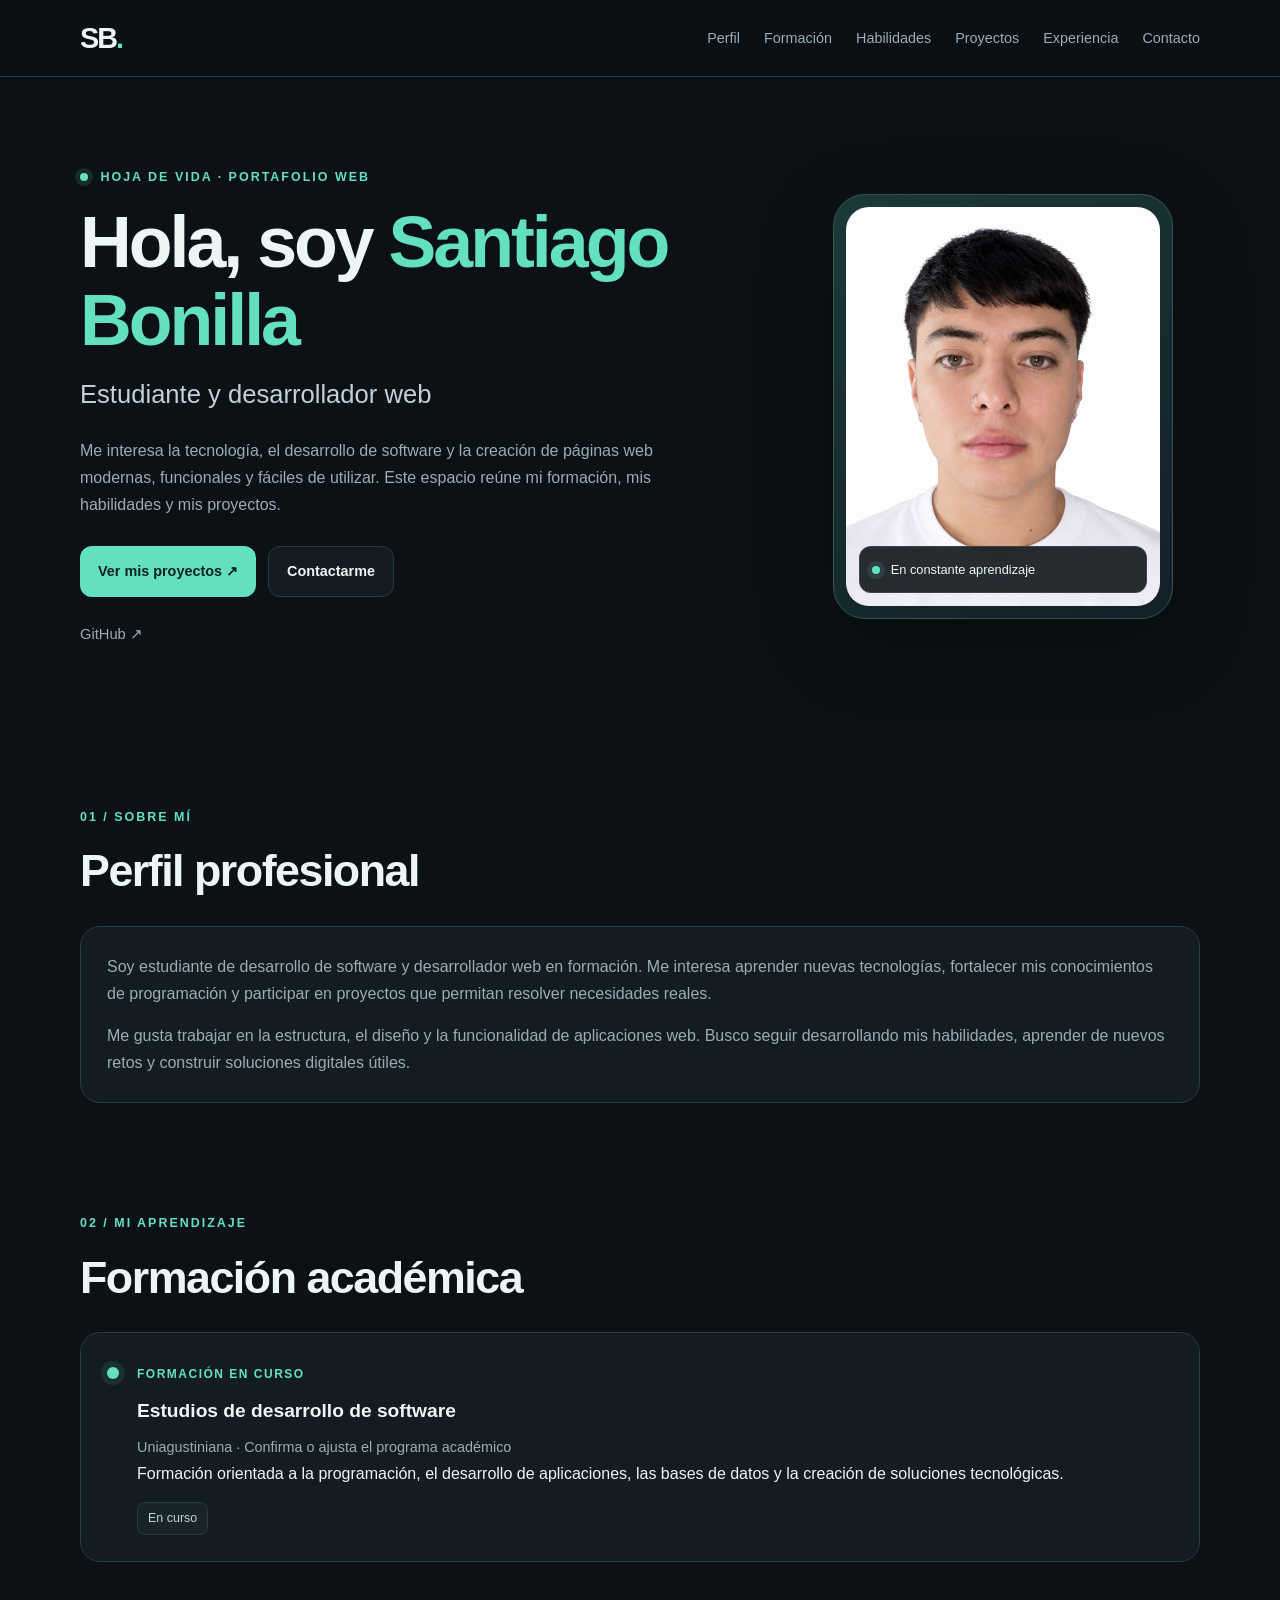
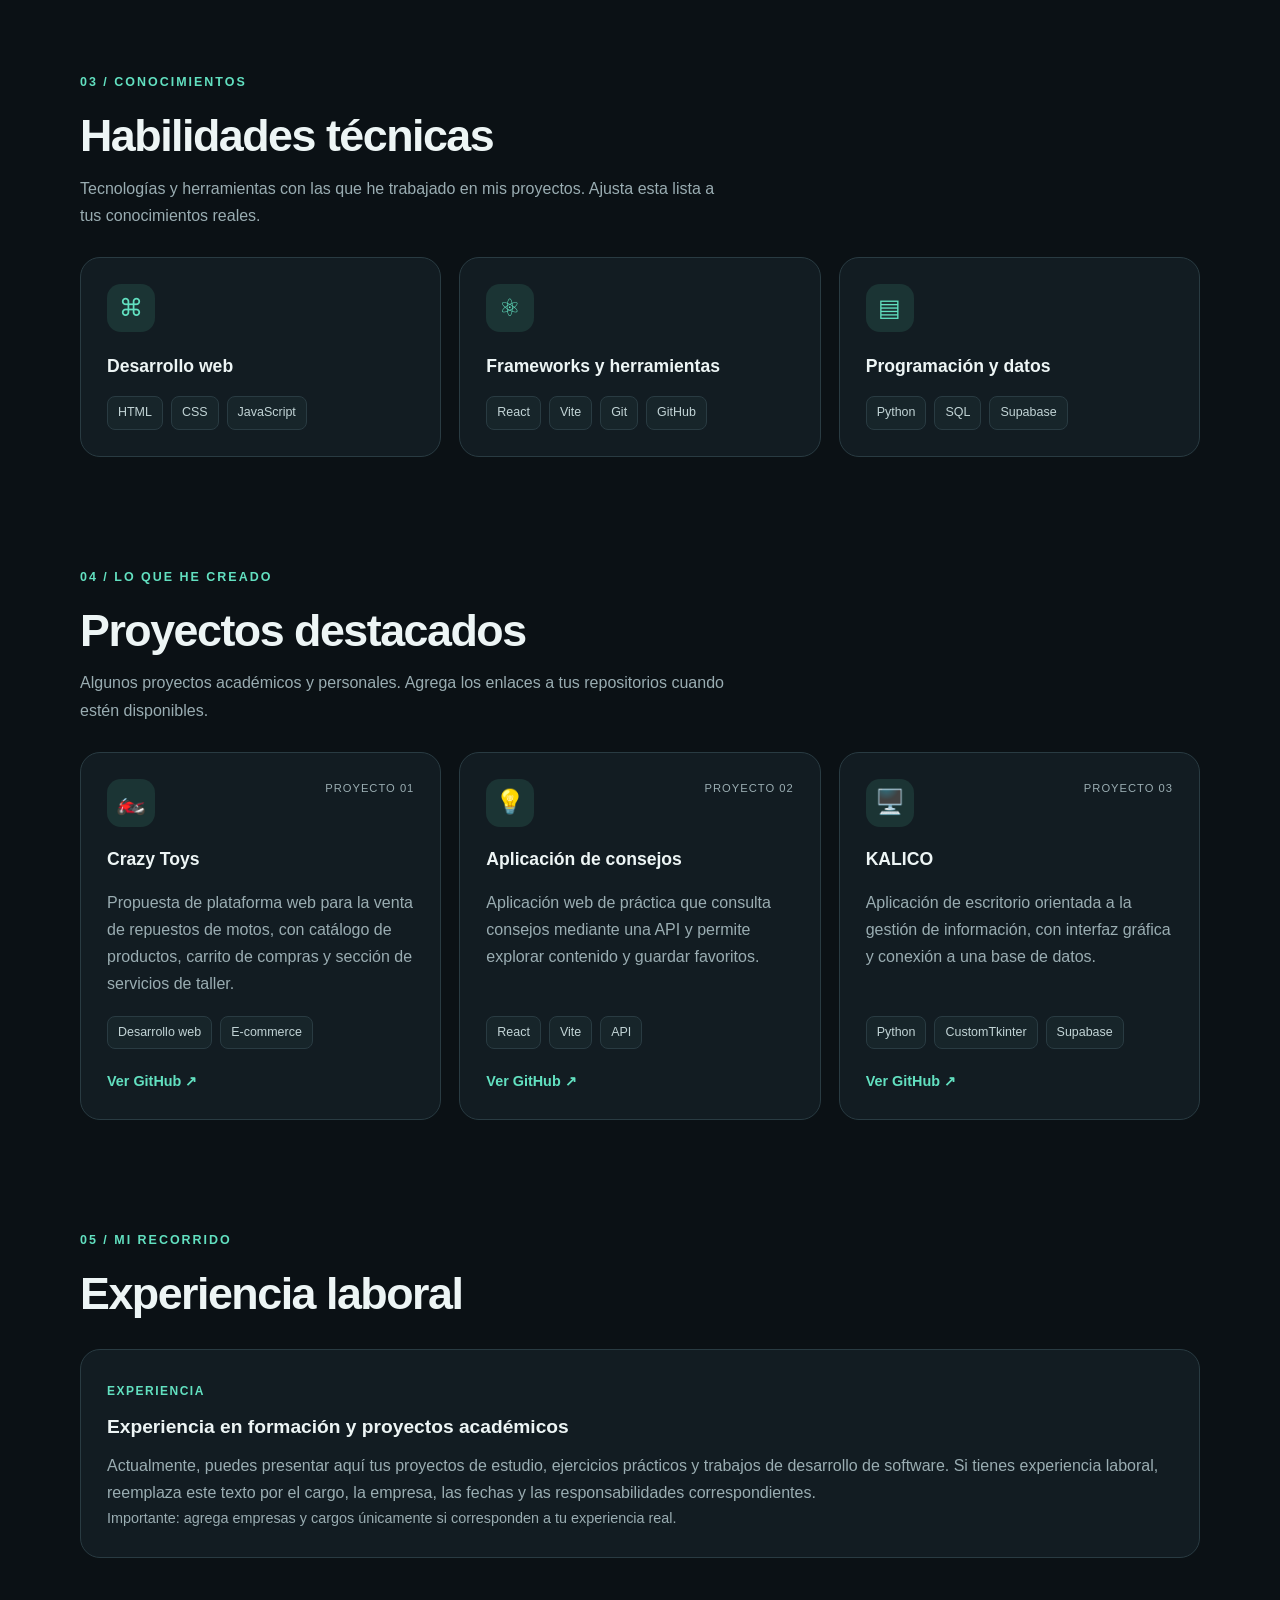
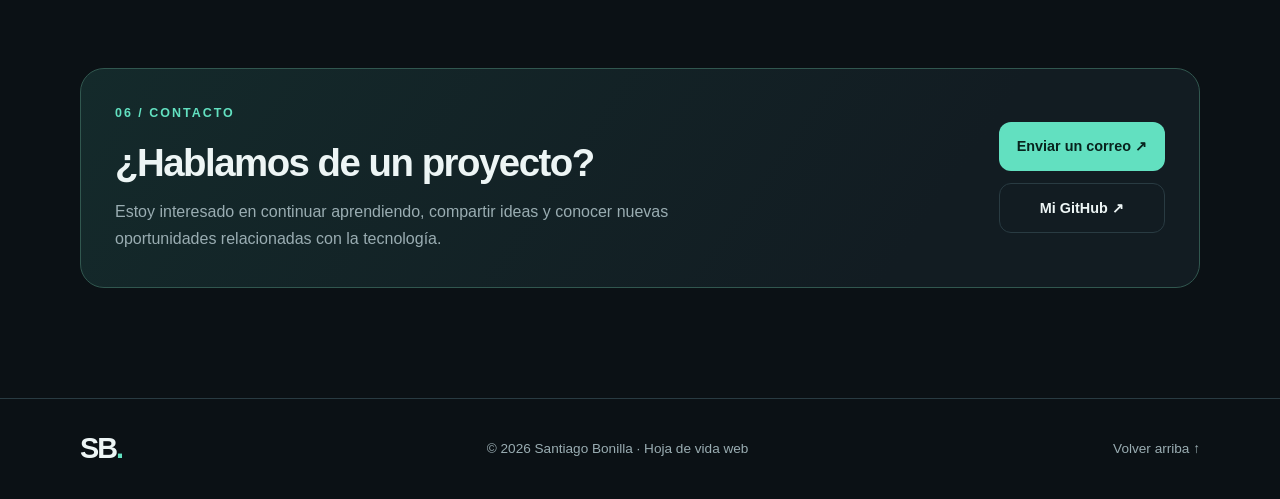
==== commit 01703308: "1" ====
--- a/index.html
+++ b/index.html
@@ -50,7 +50,7 @@
 
       <div class="hero-visual">
         <div class="photo-frame">
-          <img src="images/foto.jpg"
+          <img src="images/foto.png"
             alt="Fotografía de Santiago Bonilla"
             class="profile-photo"
             onerror="this.style.display='none';document.getElementById('photoFallback').style.display='grid'">
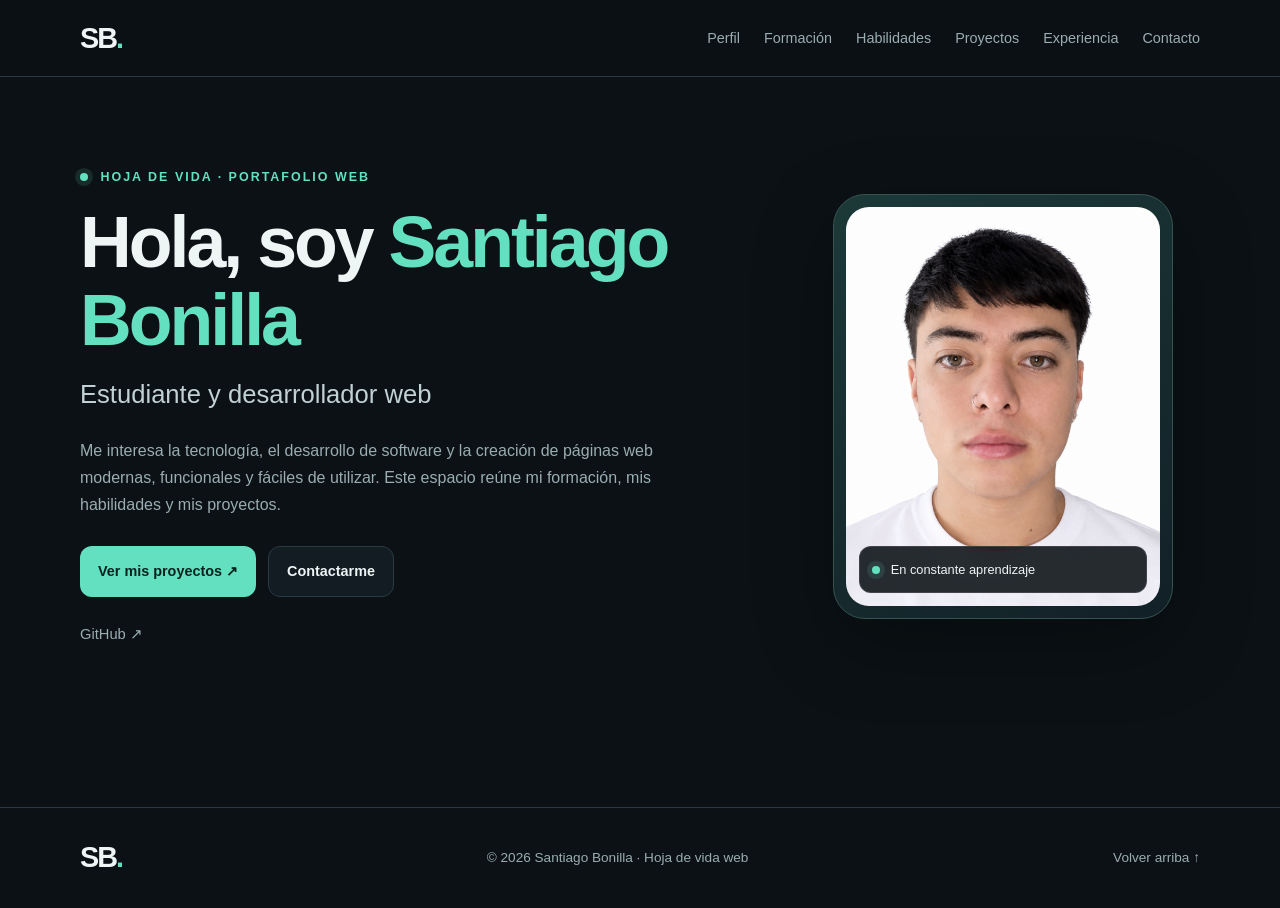
==== commit 16576a3f: "1" ====
--- a/index.html
+++ b/index.html
@@ -1,4 +1,3 @@
-
 <!DOCTYPE html>
 <html lang="es">
 <head>
@@ -12,16 +11,16 @@
 <body>
   <header class="header">
     <nav class="navbar container" aria-label="Navegación principal">
-      <a href="#inicio" class="logo">SB<span>.</span></a>
+      <a href="index.html" class="logo">SB<span>.</span></a>
       <button class="menu-toggle" id="menuToggle"
         aria-label="Abrir menú" aria-expanded="false">☰</button>
       <ul class="nav-links" id="navLinks">
-        <li><a href="#perfil">Perfil</a></li>
-        <li><a href="#formacion">Formación</a></li>
-        <li><a href="#habilidades">Habilidades</a></li>
-        <li><a href="#proyectos">Proyectos</a></li>
-        <li><a href="#experiencia">Experiencia</a></li>
-        <li><a href="#contacto">Contacto</a></li>
+        <li><a href="perfil.html">Perfil</a></li>
+        <li><a href="formacion.html">Formación</a></li>
+        <li><a href="habilidades.html">Habilidades</a></li>
+        <li><a href="proyectos.html">Proyectos</a></li>
+        <li><a href="experiencia.html">Experiencia</a></li>
+        <li><a href="contacto.html">Contacto</a></li>
       </ul>
     </nav>
   </header>
@@ -39,8 +38,8 @@
           Este espacio reúne mi formación, mis habilidades y mis proyectos.
         </p>
         <div class="hero-buttons">
-          <a class="button primary" href="#proyectos">Ver mis proyectos ↗</a>
-          <a class="button secondary" href="#contacto">Contactarme</a>
+          <a class="button primary" href="proyectos.html">Ver mis proyectos ↗</a>
+          <a class="button secondary" href="contacto.html">Contactarme</a>
         </div>
         <div class="social-links">
           <a href="https://github.com/yonhey11"
@@ -64,207 +63,14 @@
         <div class="decoration decoration-two"></div>
       </div>
     </section>
-
-    <section class="section container" id="perfil">
-      <div class="section-heading">
-        <p class="eyebrow">01 / SOBRE MÍ</p>
-        <h2>Perfil profesional</h2>
-      </div>
-      <div class="content-card profile-text">
-        <p>
-          Soy estudiante de desarrollo de software y desarrollador web en
-          formación. Me interesa aprender nuevas tecnologías, fortalecer
-          mis conocimientos de programación y participar en proyectos que
-          permitan resolver necesidades reales.
-        </p>
-        <p>
-          Me gusta trabajar en la estructura, el diseño y la funcionalidad
-          de aplicaciones web. Busco seguir desarrollando mis habilidades,
-          aprender de nuevos retos y construir soluciones digitales útiles.
-        </p>
-      </div>
-    </section>
-
-    <section class="section container" id="formacion">
-      <div class="section-heading">
-        <p class="eyebrow">02 / MI APRENDIZAJE</p>
-        <h2>Formación académica</h2>
-      </div>
-      <article class="content-card timeline-card">
-        <div class="timeline-marker"></div>
-        <div>
-          <span class="card-label">FORMACIÓN EN CURSO</span>
-          <h3>Estudios de desarrollo de software</h3>
-          <p class="muted">Uniagustiniana · Confirma o ajusta el programa académico</p>
-          <p>
-            Formación orientada a la programación, el desarrollo de
-            aplicaciones, las bases de datos y la creación de soluciones
-            tecnológicas.
-          </p>
-          <span class="tag">En curso</span>
-        </div>
-      </article>
-    </section>
-
-    <section class="section container" id="habilidades">
-      <div class="section-heading">
-        <p class="eyebrow">03 / CONOCIMIENTOS</p>
-        <h2>Habilidades técnicas</h2>
-        <p class="section-description">
-          Tecnologías y herramientas con las que he trabajado en mis proyectos.
-          Ajusta esta lista a tus conocimientos reales.
-        </p>
-      </div>
-      <div class="skills-grid">
-        <article class="skill-card">
-          <span class="skill-icon">⌘</span>
-          <h3>Desarrollo web</h3>
-          <div class="tags">
-            <span class="tag">HTML</span>
-            <span class="tag">CSS</span>
-            <span class="tag">JavaScript</span>
-          </div>
-        </article>
-        <article class="skill-card">
-          <span class="skill-icon">⚛</span>
-          <h3>Frameworks y herramientas</h3>
-          <div class="tags">
-            <span class="tag">React</span>
-            <span class="tag">Vite</span>
-            <span class="tag">Git</span>
-            <span class="tag">GitHub</span>
-          </div>
-        </article>
-        <article class="skill-card">
-          <span class="skill-icon">▤</span>
-          <h3>Programación y datos</h3>
-          <div class="tags">
-            <span class="tag">Python</span>
-            <span class="tag">SQL</span>
-            <span class="tag">Supabase</span>
-          </div>
-        </article>
-      </div>
-    </section>
-
-    <section class="section container" id="proyectos">
-      <div class="section-heading">
-        <p class="eyebrow">04 / LO QUE HE CREADO</p>
-        <h2>Proyectos destacados</h2>
-        <p class="section-description">
-          Algunos proyectos académicos y personales. Agrega los enlaces
-          a tus repositorios cuando estén disponibles.
-        </p>
-      </div>
-      <div class="projects-grid">
-        <article class="project-card">
-          <div class="project-top">
-            <span class="project-icon">🏍️</span>
-            <span class="project-number">PROYECTO 01</span>
-          </div>
-          <h3>Crazy Toys</h3>
-          <p>
-            Propuesta de plataforma web para la venta de repuestos de motos,
-            con catálogo de productos, carrito de compras y sección de
-            servicios de taller.
-          </p>
-          <div class="tags">
-            <span class="tag">Desarrollo web</span>
-            <span class="tag">E-commerce</span>
-          </div>
-          <a class="project-link" href="https://github.com/yonhey11"
-            target="_blank" rel="noopener noreferrer">Ver GitHub ↗</a>
-        </article>
-
-        <article class="project-card">
-          <div class="project-top">
-            <span class="project-icon">💡</span>
-            <span class="project-number">PROYECTO 02</span>
-          </div>
-          <h3>Aplicación de consejos</h3>
-          <p>
-            Aplicación web de práctica que consulta consejos mediante una API
-            y permite explorar contenido y guardar favoritos.
-          </p>
-          <div class="tags">
-            <span class="tag">React</span>
-            <span class="tag">Vite</span>
-            <span class="tag">API</span>
-          </div>
-          <a class="project-link" href="https://github.com/yonhey11"
-            target="_blank" rel="noopener noreferrer">Ver GitHub ↗</a>
-        </article>
-
-        <article class="project-card">
-          <div class="project-top">
-            <span class="project-icon">🖥️</span>
-            <span class="project-number">PROYECTO 03</span>
-          </div>
-          <h3>KALICO</h3>
-          <p>
-            Aplicación de escritorio orientada a la gestión de información,
-            con interfaz gráfica y conexión a una base de datos.
-          </p>
-          <div class="tags">
-            <span class="tag">Python</span>
-            <span class="tag">CustomTkinter</span>
-            <span class="tag">Supabase</span>
-          </div>
-          <a class="project-link" href="https://github.com/yonhey11"
-            target="_blank" rel="noopener noreferrer">Ver GitHub ↗</a>
-        </article>
-      </div>
-    </section>
-
-    <section class="section container" id="experiencia">
-      <div class="section-heading">
-        <p class="eyebrow">05 / MI RECORRIDO</p>
-        <h2>Experiencia laboral</h2>
-      </div>
-      <article class="content-card">
-        <span class="card-label">EXPERIENCIA</span>
-        <h3>Experiencia en formación y proyectos académicos</h3>
-        <p>
-          Actualmente, puedes presentar aquí tus proyectos de estudio,
-          ejercicios prácticos y trabajos de desarrollo de software.
-          Si tienes experiencia laboral, reemplaza este texto por el cargo,
-          la empresa, las fechas y las responsabilidades correspondientes.
-        </p>
-        <p class="muted">
-          Importante: agrega empresas y cargos únicamente si corresponden
-          a tu experiencia real.
-        </p>
-      </article>
-    </section>
-
-    <section class="section container" id="contacto">
-      <div class="contact-card">
-        <div>
-          <p class="eyebrow">06 / CONTACTO</p>
-          <h2>¿Hablamos de un proyecto?</h2>
-          <p>
-            Estoy interesado en continuar aprendiendo, compartir ideas
-            y conocer nuevas oportunidades relacionadas con la tecnología.
-          </p>
-        </div>
-        <div class="contact-actions">
-          <!-- Reemplaza el correo de ejemplo por el tuyo -->
-          <a class="button primary"
-            href="mailto:tu.correo@ejemplo.com">Enviar un correo ↗</a>
-          <a class="button secondary"
-            href="https://github.com/yonhey11"
-            target="_blank" rel="noopener noreferrer">Mi GitHub ↗</a>
-        </div>
-      </div>
-    </section>
   </main>
 
   <footer class="footer">
     <div class="container footer-content">
-      <a href="#inicio" class="logo">SB<span>.</span></a>
+      <a href="index.html" class="logo">SB<span>.</span></a>
       <p>© <span id="year"></span> Santiago Bonilla · Hoja de vida web</p>
-      <a href="#inicio">Volver arriba ↑</a>
+      <a href="#top">Volver arriba ↑</a>
     </div>
   </footer>
 </body>
-</html>
+</html>
--- a/css/styles.css
+++ b/css/styles.css
@@ -88,6 +88,7 @@
 }
 
 .nav-links a:hover,
+.nav-links a[aria-current="page"],
 .social-links a:hover,
 .footer a:hover {
   color: var(--accent);
@@ -636,3 +637,12 @@
     transition-duration: 0.01ms !important;
   }
 }
+
+/* Páginas separadas */
+main {
+  min-height: 65vh;
+}
+
+.nav-links a[aria-current="page"] {
+  font-weight: 700;
+}
